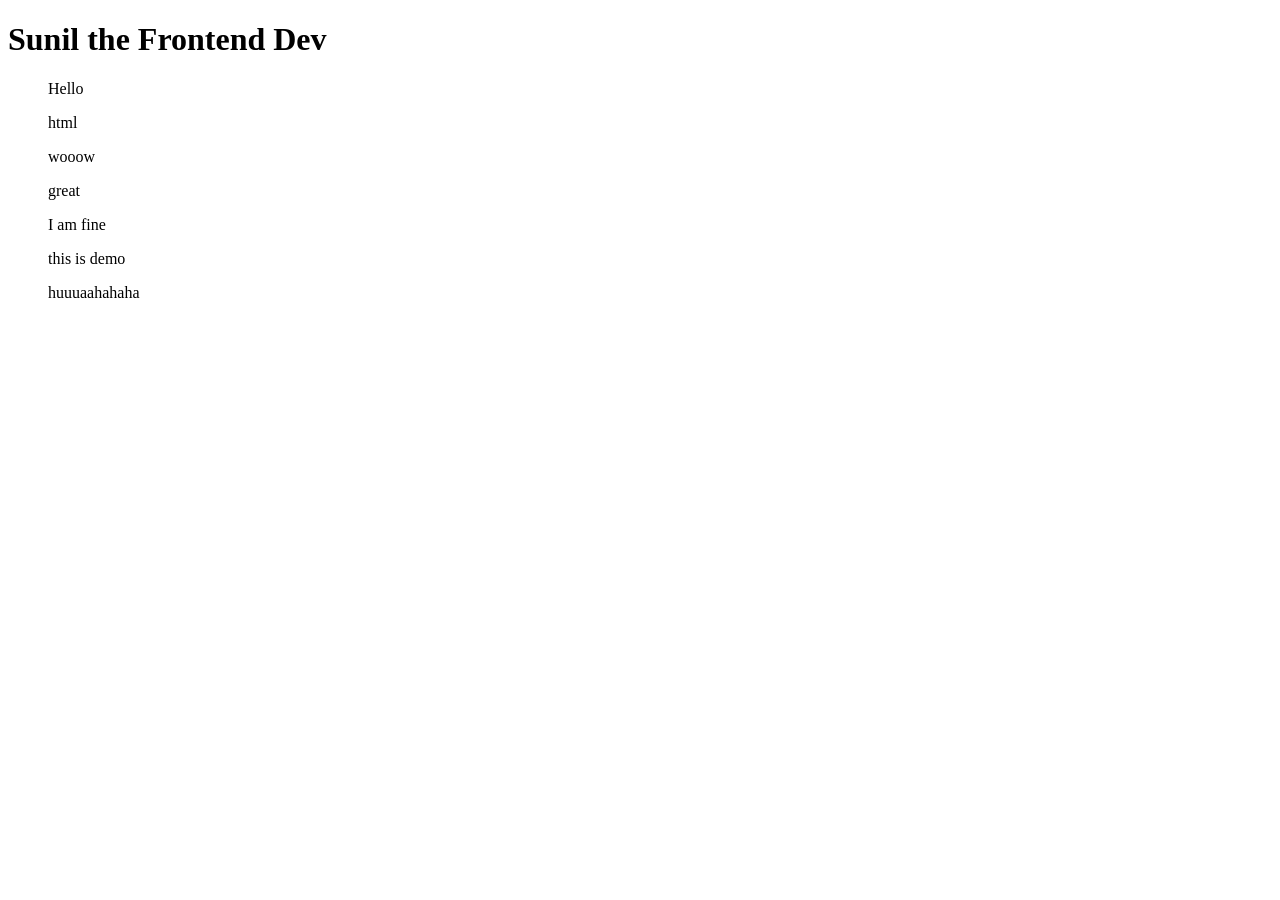
==== index.html @ b63a4011 "remove link" ====
<!DOCTYPE html>
<html lang="en">
<head>
  <meta charset="UTF-8">
  <meta name="viewport" content="width=device-width, initial-scale=1.0">
  <title>Document</title>
</head>
<body>
  <h1>Sunil the Frontend Dev</h1>
  <ul>Hello</ul>
  <ul>html</ul>
  <ul>wooow</ul>
  <ul>great</ul>
  <ul>I am fine</ul>
  <ul>this is demo</ul>
  <ul>huuuaahahaha</ul>
</body>
</html>
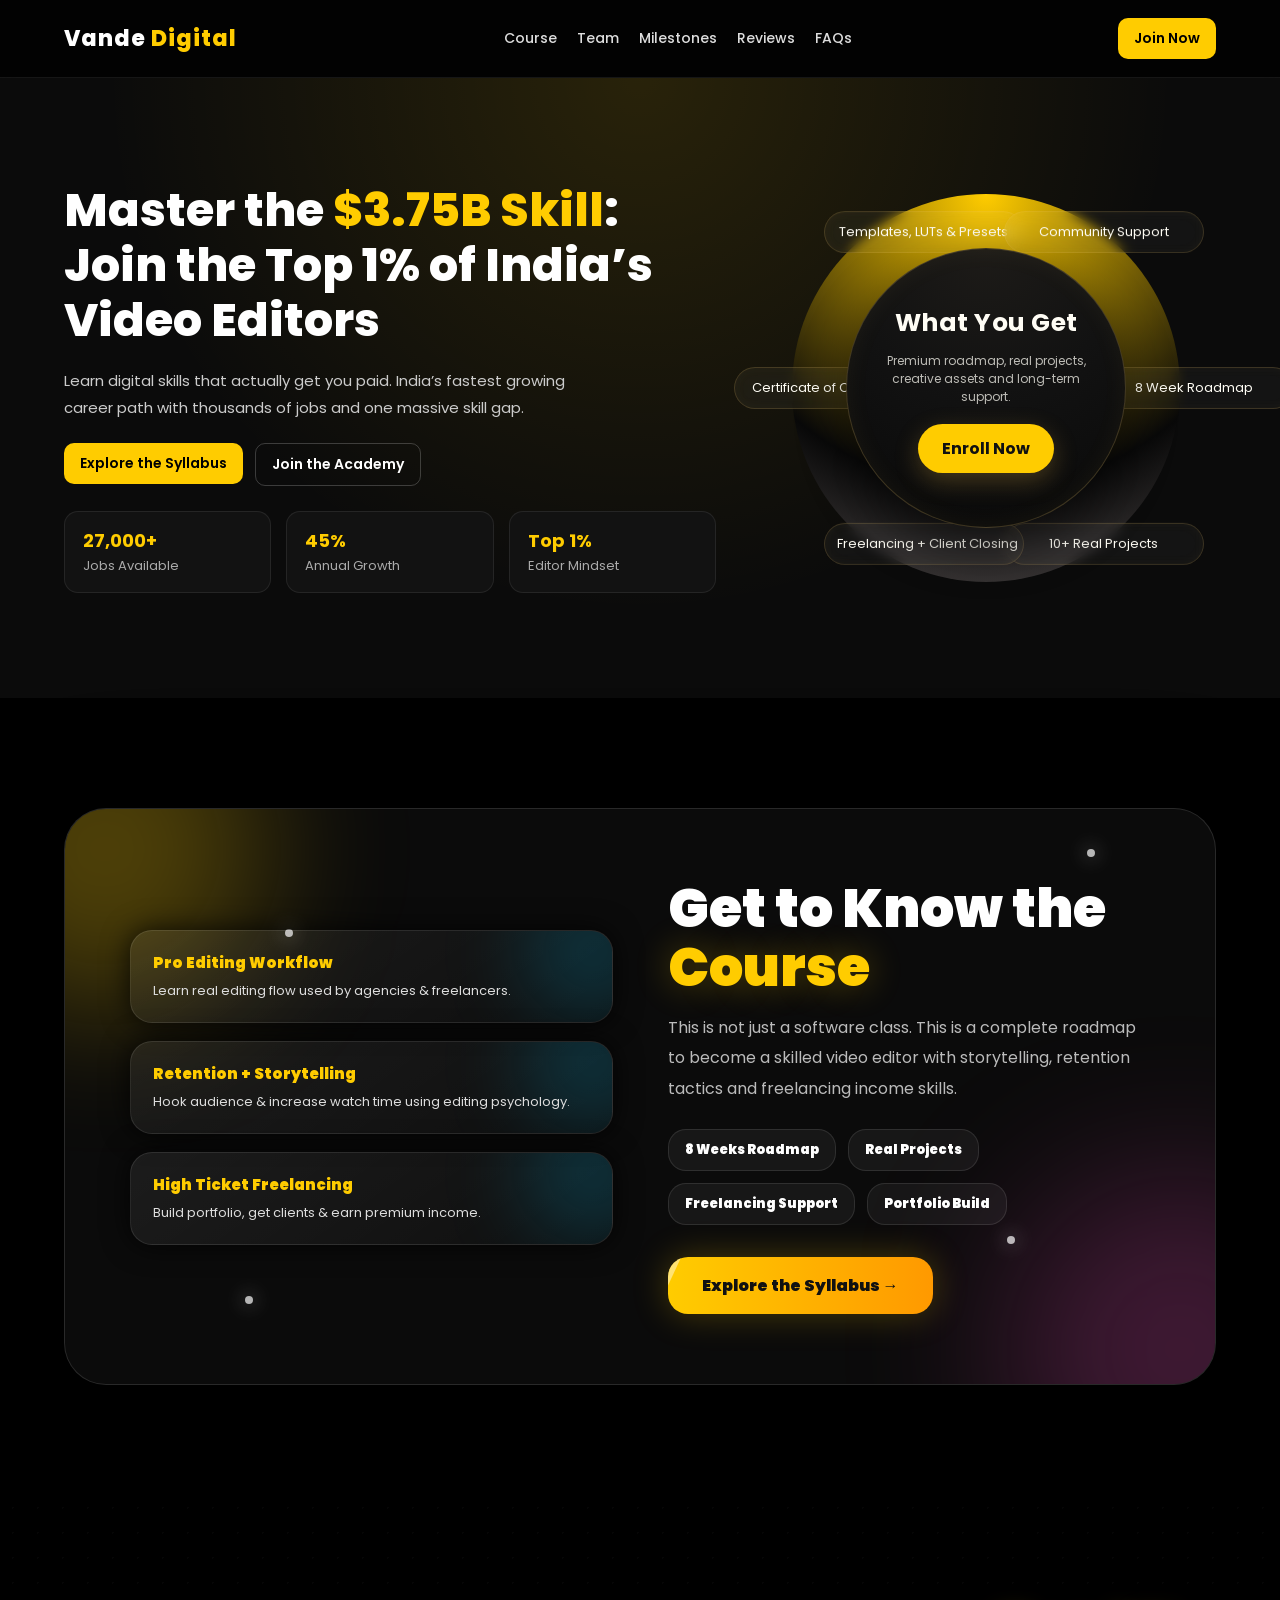
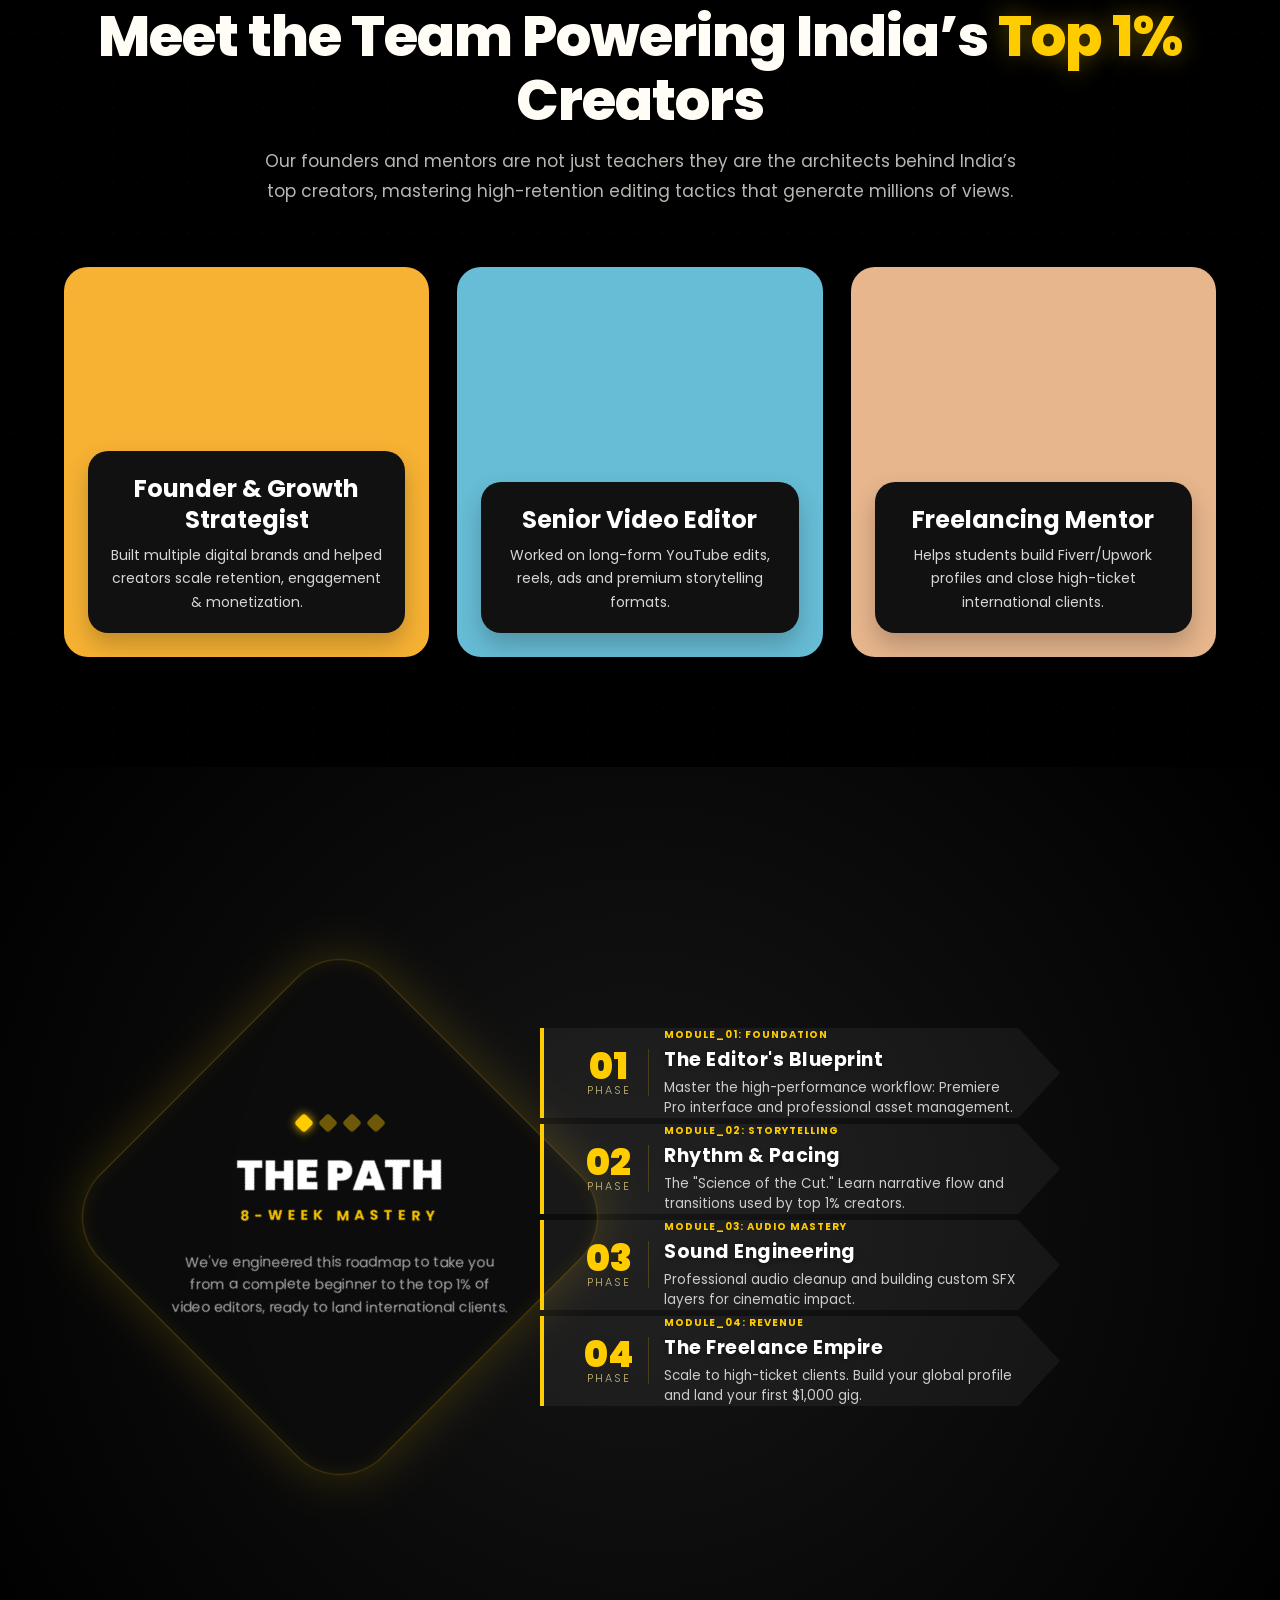
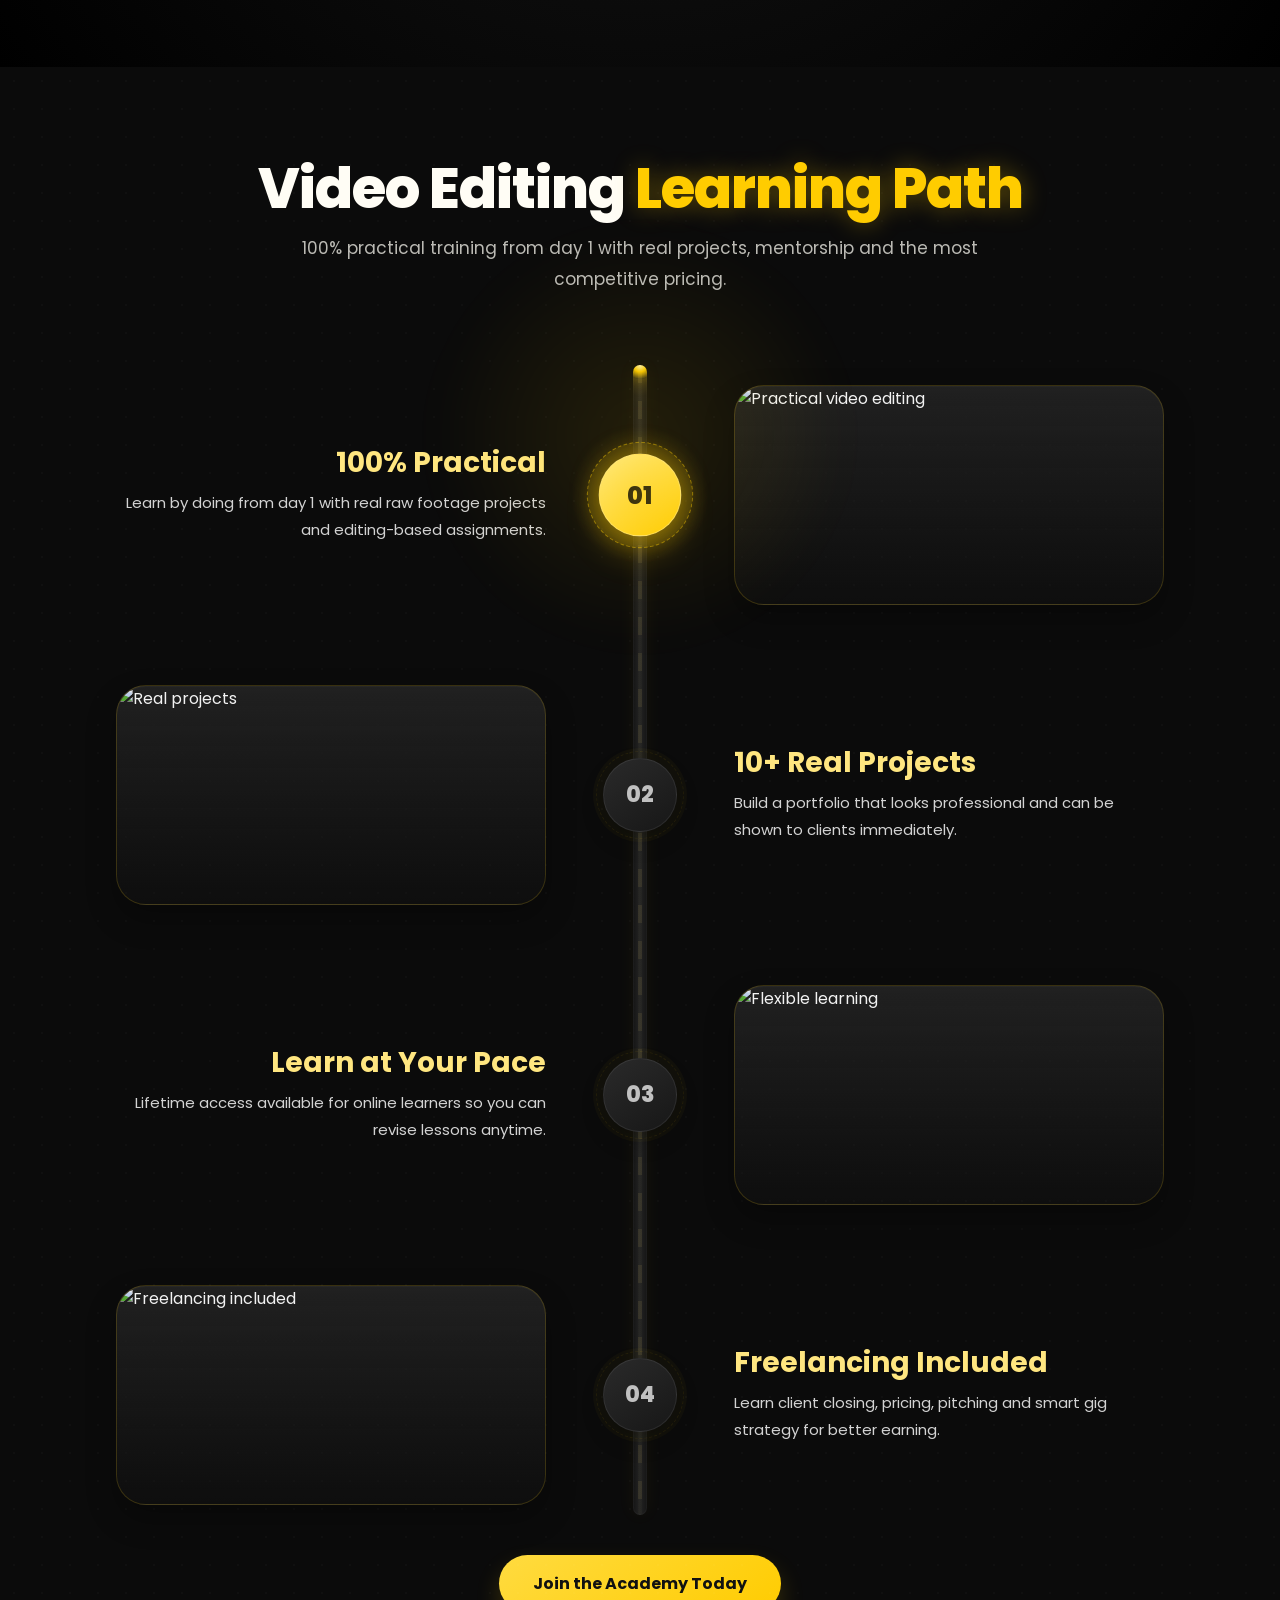
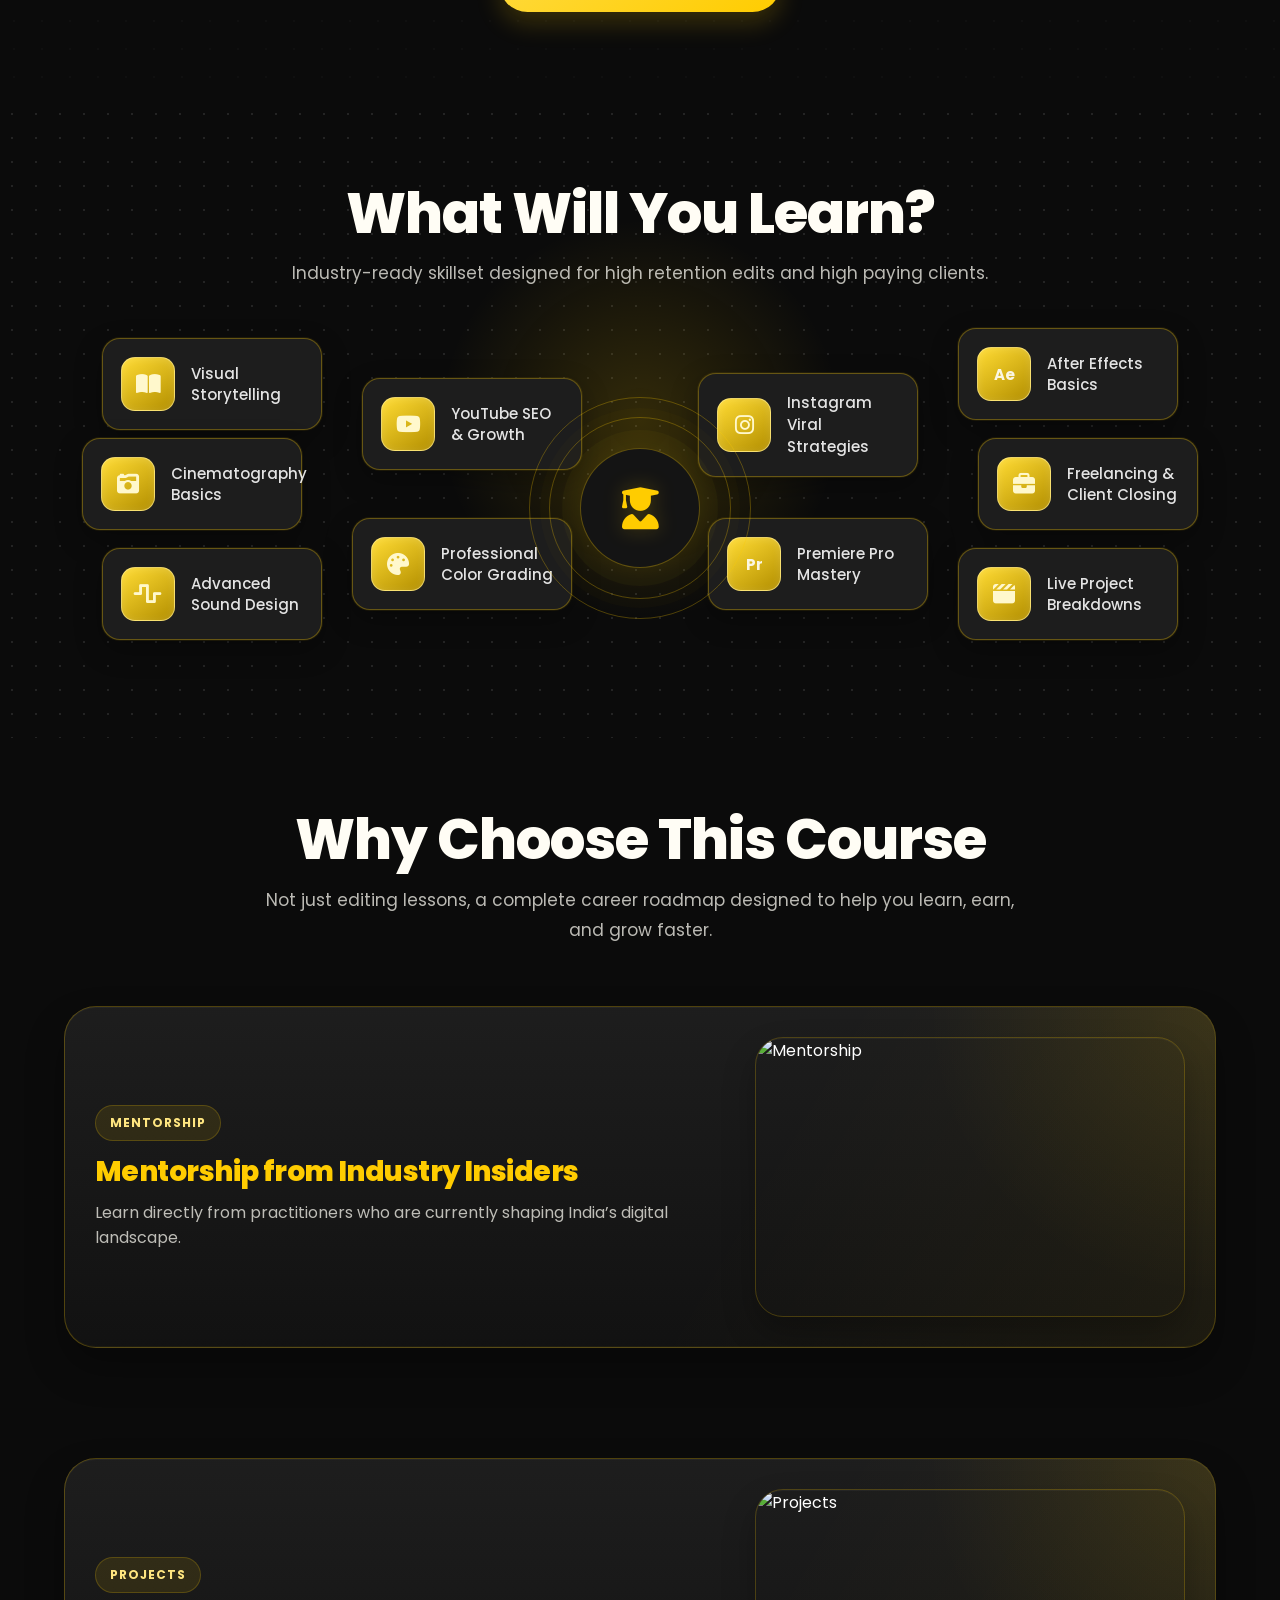
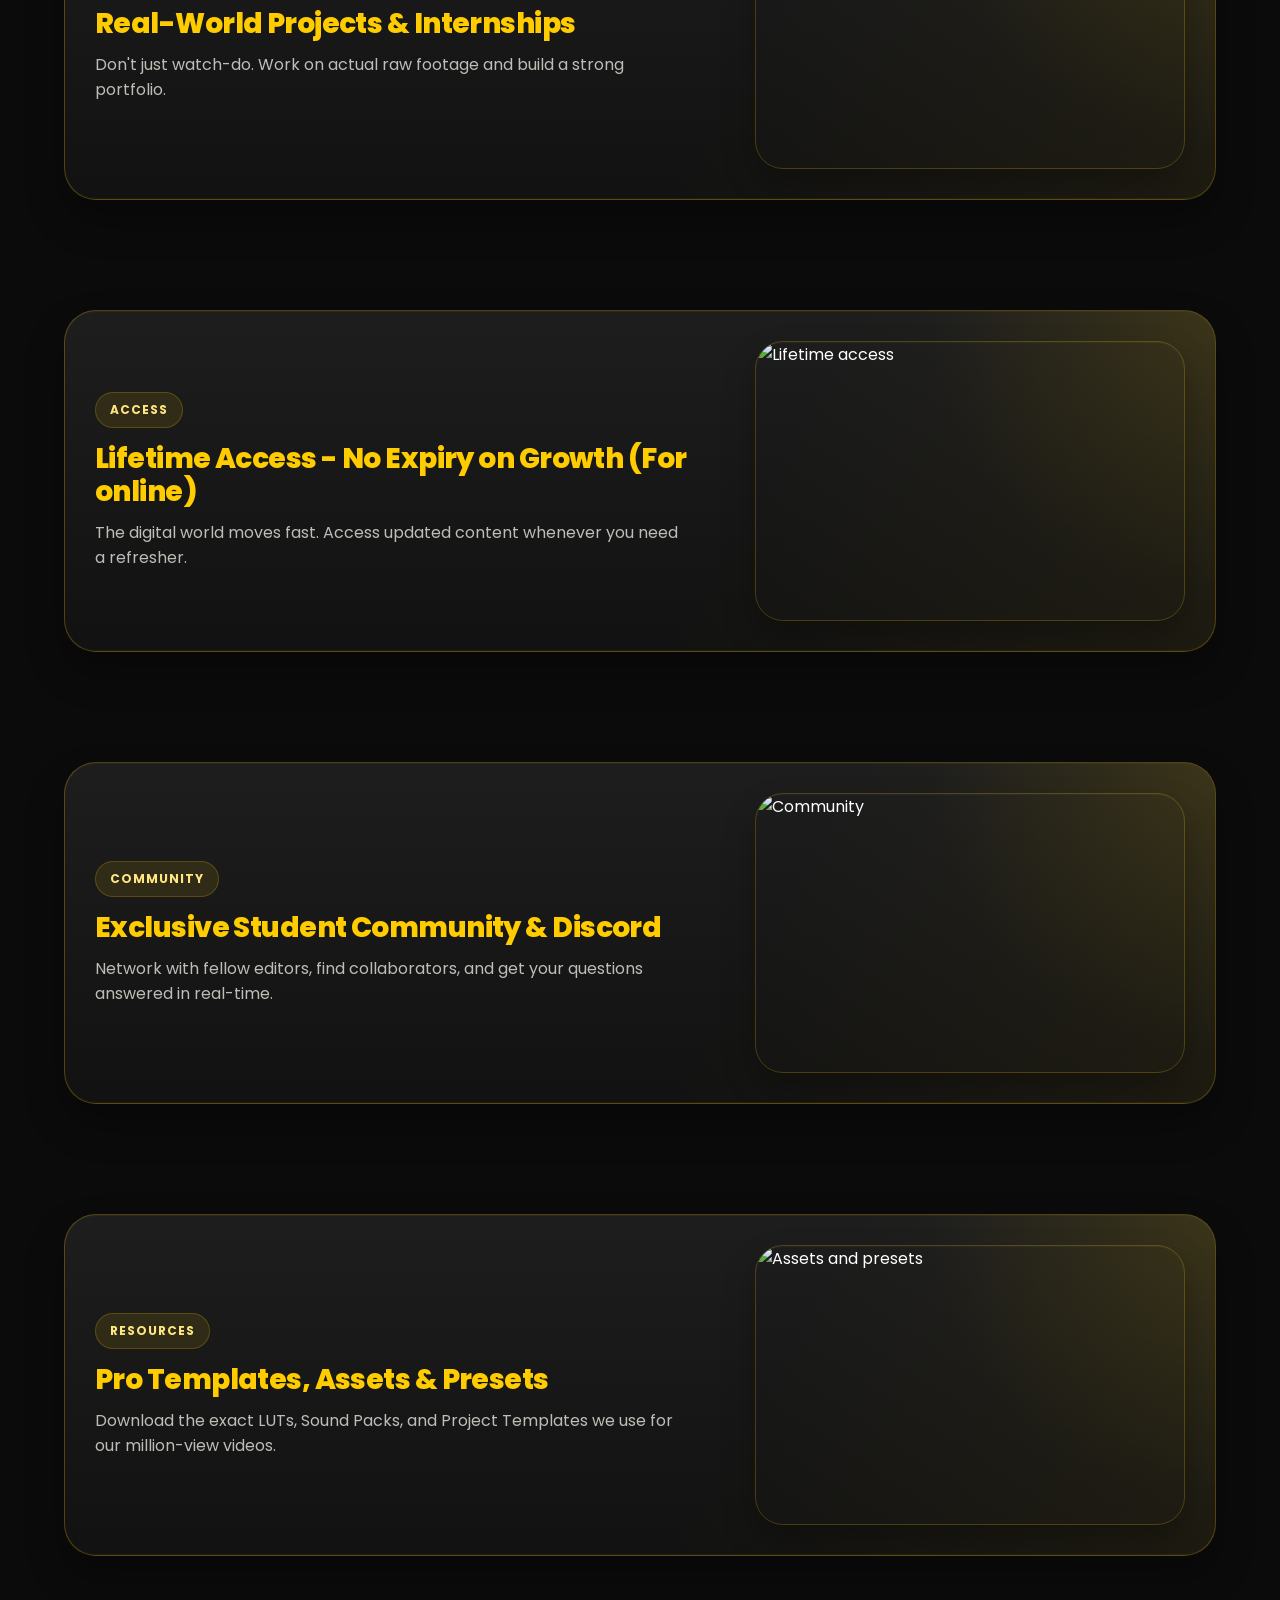
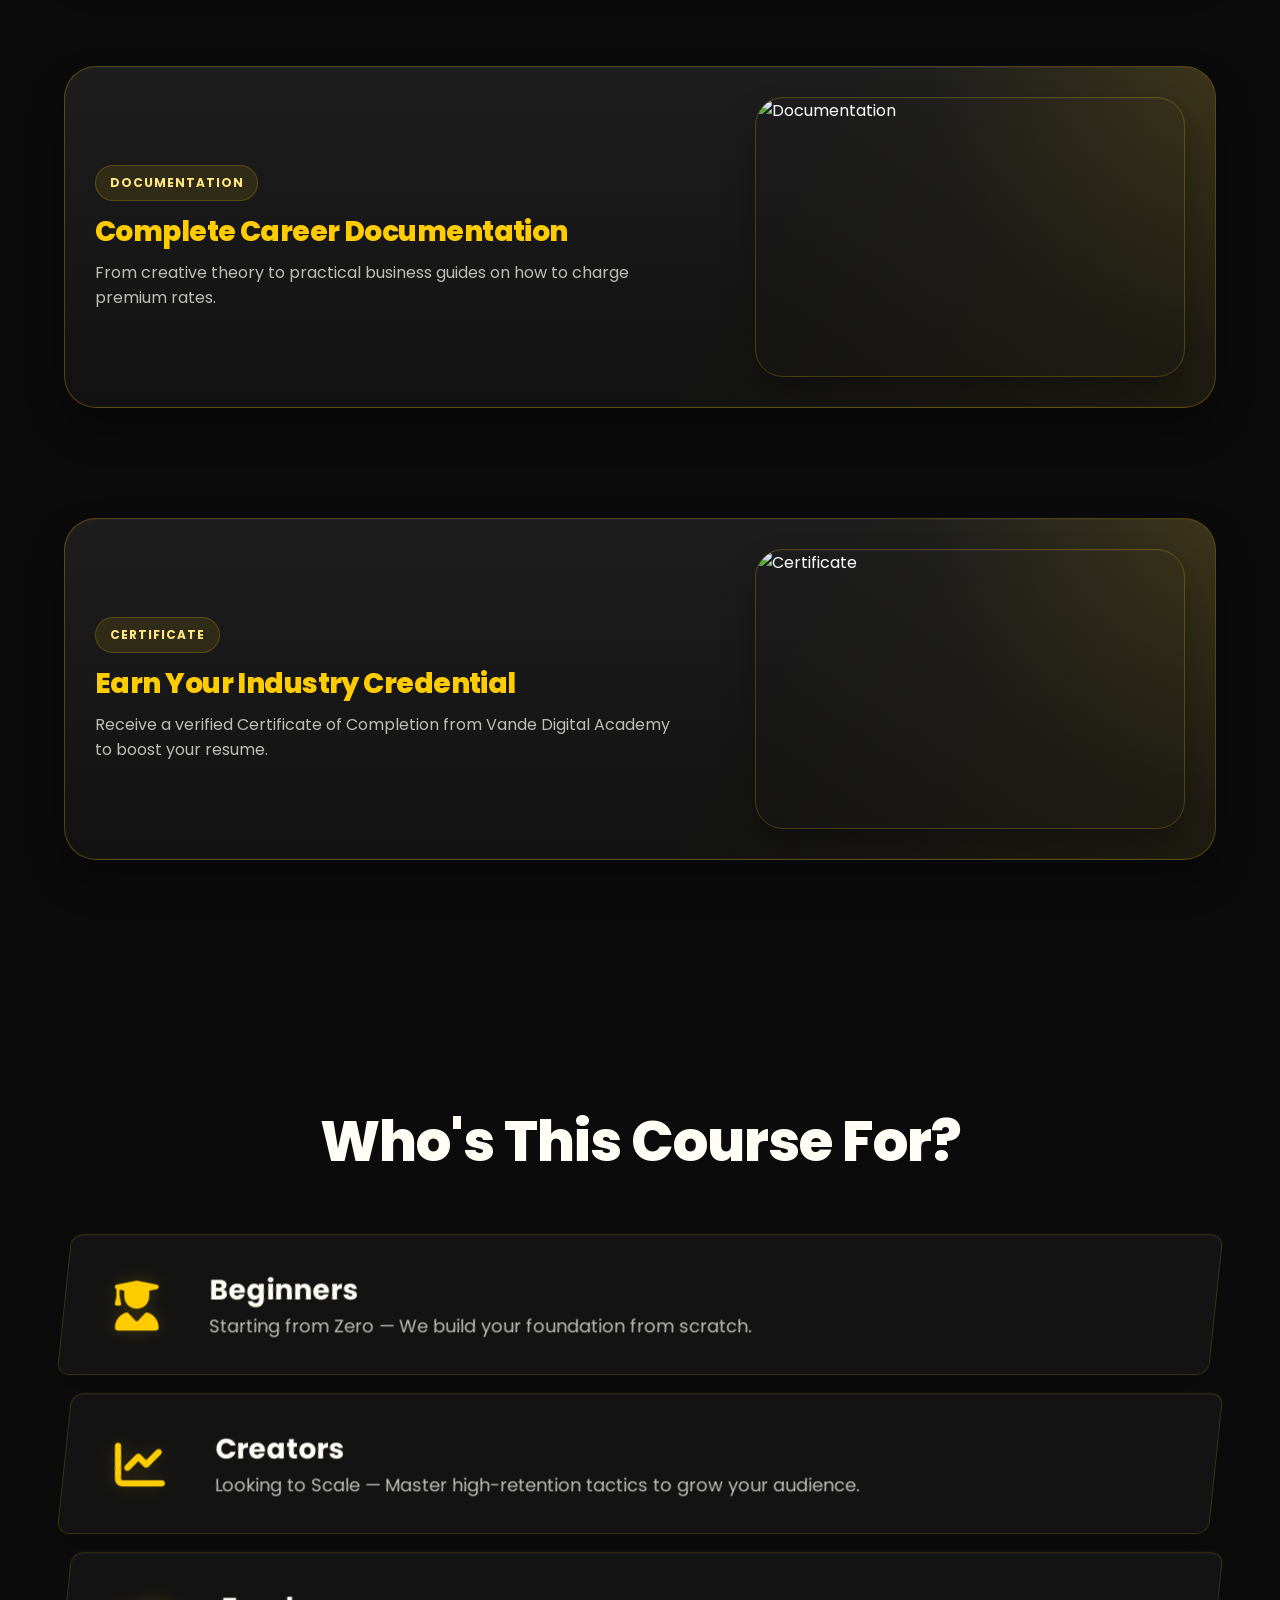
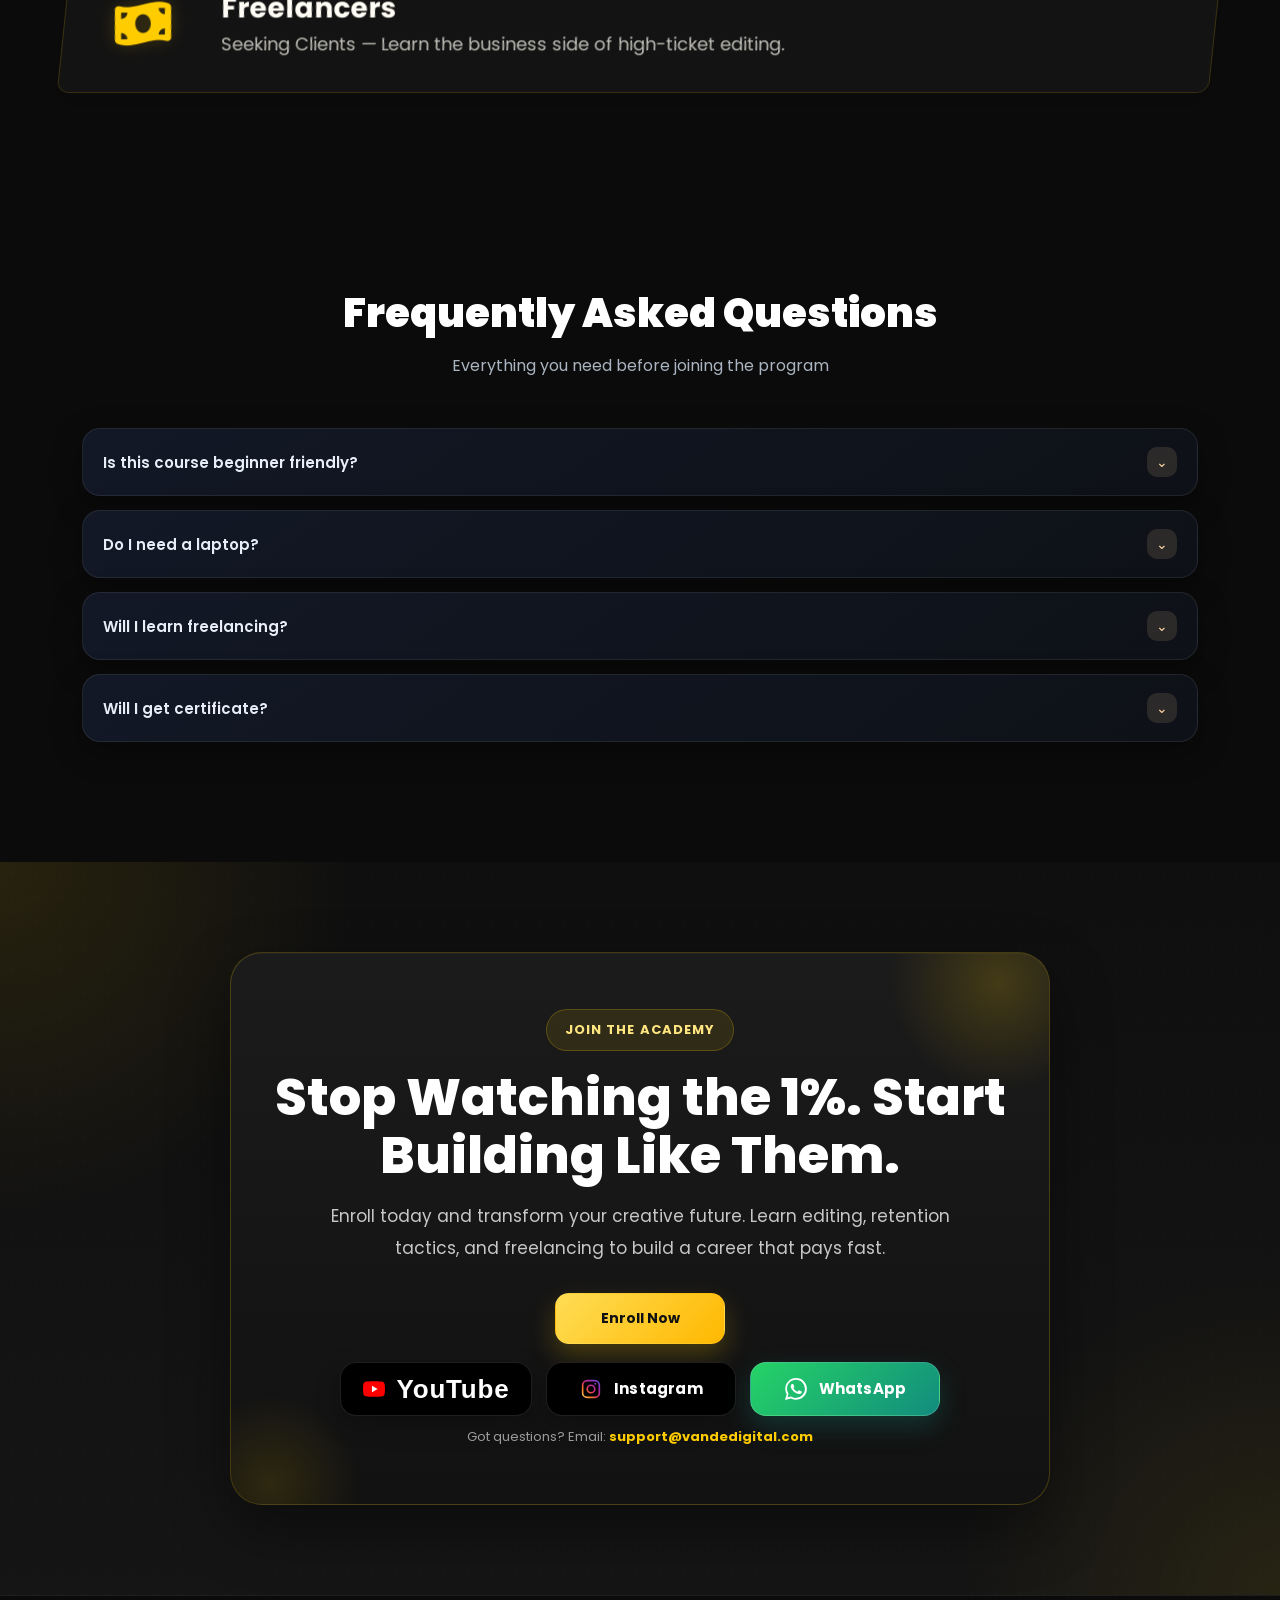
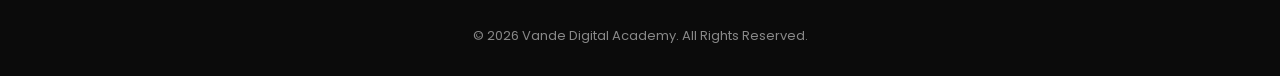
==== commit 9528c320: "remove link" ====
--- a/index.html
+++ b/index.html
@@ -1,18 +1,987 @@
 <!DOCTYPE html>
 <html lang="en">
 <head>
-  <meta charset="UTF-8">
-  <meta name="viewport" content="width=device-width, initial-scale=1.0">
-  <title>Document</title>
+  <meta charset="UTF-8" />
+  <meta name="viewport" content="width=device-width, initial-scale=1.0" />
+  <title>Vande Digital Academy - Video Editing Course</title>
+   <link rel="stylesheet" type="text/css" href="style.css">
+  <link href="https://fonts.googleapis.com/css2?family=Poppins:wght@300;400;500;600;700;800&display=swap" rel="stylesheet">
+
+   <link
+    href="https://fonts.googleapis.com/css2?family=Poppins:wght@400;500;600;700;800&display=swap"
+    rel="stylesheet"
+  />
+  <link
+    rel="stylesheet"
+    href="https://cdnjs.cloudflare.com/ajax/libs/font-awesome/6.5.2/css/all.min.css"
+  />
+
 </head>
+
 <body>
-  <h1>Sunil the Frontend Dev</h1>
-  <ul>Hello</ul>
-  <ul>html</ul>
-  <ul>wooow</ul>
-  <ul>great</ul>
-  <ul>I am fine</ul>
-  <ul>this is demo</ul>
-  <ul>huuuaahahaha</ul>
+
+  <!-- Navbar -->
+  <header>
+    <div class="container navbar">
+      <div class="logo"><samp class="logo-white">Vande</samp> Digital</div>
+
+      <div class="nav-links">
+         <a href="#about">Course</a> 
+        <a href="#team">Team</a> 
+         <a href="#overview">Milestones</a>
+         <a href="#testimonials">Reviews</a>
+         <a href="#faq">FAQs</a>
+      </div>
+
+      <a href="#cta"><button class="btn btn-primary">Join Now</button></a>
+    </div>
+  </header>
+
+  <!-- Hero -->
+  <section class="hero">
+    <div class="container hero-grid">
+
+      <div>
+        <h1>Master the <span>$3.75B Skill</span>: Join the Top 1% of India’s Video Editors</h1>
+        <p>
+          Learn digital skills that actually get you paid. India’s fastest growing career path with
+          thousands of jobs and one massive skill gap.
+        </p>
+
+        <div style="display:flex; gap:12px; flex-wrap:wrap;">
+          <a href="#overview"><button class="btn btn-primary">Explore the Syllabus</button></a>
+          <a href="#cta"><button class="btn btn-outline">Join the Academy</button></a>
+        </div>
+
+        <div class="hero-stats">
+          <div class="stat-box">
+            <h3>27,000+</h3>
+            <p>Jobs Available</p>
+          </div>
+          <div class="stat-box">
+            <h3>45%</h3>
+            <p>Annual Growth</p>
+          </div>
+          <div class="stat-box">
+            <h3>Top 1%</h3>
+            <p>Editor Mindset</p>
+          </div>
+        </div>
+      </div>
+
+      <div class="hero-wrapper">
+        <div class="orbit-ring">
+          <div class="orbit-item" style="--angle: 0deg;">8 Week Roadmap</div>
+          <div class="orbit-item" style="--angle: 60deg;">10+ Real Projects</div>
+          <div class="orbit-item" style="--angle: 120deg;">Freelancing + Client Closing</div>
+          <div class="orbit-item" style="--angle: 180deg;">Certificate of Completion</div>
+          <div class="orbit-item" style="--angle: 240deg;">Templates, LUTs & Presets</div>
+          <div class="orbit-item" style="--angle: 300deg;">Community Support</div>
+        </div>
+
+        <div class="hero-card">
+          <h2>What You Get</h2>
+          <p>Premium roadmap, real projects, creative assets and long-term support.</p>
+          <a href="#cta" class="circle-btn">Enroll Now</a>
+        </div>
+      </div>
+      <!-- CHECKBOX CONTROLS -->
+        <!-- <input type="checkbox" id="roadmap">
+        <input type="checkbox" id="projects">
+        <input type="checkbox" id="freelancing">
+        <input type="checkbox" id="certificate">
+        <input type="checkbox" id="assets">
+        <input type="checkbox" id="support">
+
+        <div class="chat-box">
+
+          <div class="chat-head">
+            <h2>🎬 Video Editing Mentor</h2>
+            <div class="status">● Online</div>
+          </div>
+
+          <div class="chat-area">
+
+            <div class="msg bot">
+              Hey 👋 Welcome! Want to see what you’ll get inside?
+            </div>
+
+            <div class="reply roadmap">
+              <div class="msg user">Show me the roadmap 🗺</div>
+              <div class="msg bot">✔ 8 Week Roadmap with daily tasks & practice plan.</div>
+            </div>
+
+            <div class="reply projects">
+              <div class="msg user">Projects? 🎬</div>
+              <div class="msg bot">✔ 10+ Real Projects to build a strong portfolio.</div>
+            </div>
+
+            <div class="reply freelancing">
+              <div class="msg user">Freelancing 💰</div>
+              <div class="msg bot">✔ Freelancing + Client Closing system step-by-step.</div>
+            </div>
+
+            <div class="reply certificate">
+              <div class="msg user">Certificate 📜</div>
+              <div class="msg bot">✔ Certificate of Completion for credibility.</div>
+            </div>
+
+            <div class="reply assets">
+              <div class="msg user">Assets 🎨</div>
+              <div class="msg bot">✔ Templates, LUTs, Presets & Premium resources.</div>
+            </div>
+
+            <div class="reply support">
+              <div class="msg user">Support 🤝</div>
+              <div class="msg bot">✔ Community Support + Feedback system.</div>
+            </div>
+
+          </div>
+
+          <div class="options">
+            <label class="opt" for="roadmap">🗺 Roadmap</label>
+            <label class="opt" for="projects">🎬 Projects</label>
+            <label class="opt" for="freelancing">💰 Freelancing</label>
+            <label class="opt" for="certificate">📜 Certificate</label>
+            <label class="opt" for="assets">🎨 Assets</label>
+            <label class="opt" for="support">🤝 Community</label>
+          </div>
+
+          <button class="cta1">🚀 Enroll Now</button>
+
+        </div> -->
+
+    </div>
+  </section>
+  
+   <!-- About -->
+
+  <section class="about" id="about">
+    <div class="container">
+
+      <div class="about-card">
+
+        <!-- Sparkles -->
+        <div class="sparkle sp1"></div>
+        <div class="sparkle sp2"></div>
+        <div class="sparkle sp3"></div>
+        <div class="sparkle sp4"></div>
+
+        <!-- LEFT SIDE -->
+        <div class="about-left">
+
+          <div class="mini-box">
+            <div class="mini-title">Pro Editing Workflow</div>
+            <div class="mini-text">
+              Learn real editing flow used by agencies & freelancers.
+            </div>
+          </div>
+
+          <div class="mini-box">
+            <div class="mini-title">Retention + Storytelling</div>
+            <div class="mini-text">
+              Hook audience & increase watch time using editing psychology.
+            </div>
+          </div>
+
+          <div class="mini-box">
+            <div class="mini-title">High Ticket Freelancing</div>
+            <div class="mini-text">
+              Build portfolio, get clients & earn premium income.
+            </div>
+          </div>
+
+        </div>
+
+        <!-- RIGHT SIDE -->
+        <div class="about-right">
+          <h2>Get to Know the <span>Course</span></h2>
+
+          <p>
+            This is not just a software class. This is a complete roadmap to become a skilled
+            video editor with storytelling, retention tactics and freelancing income skills.
+          </p>
+
+          <div class="about-points">
+            <div class="point">8 Weeks Roadmap</div>
+            <div class="point">Real Projects</div>
+            <div class="point">Freelancing Support</div>
+            <div class="point">Portfolio Build</div>
+          </div>
+
+          <a href="#overview">
+            <button class="about-btn">Explore the Syllabus →</button>
+          </a>
+        </div>
+
+      </div>
+
+    </div>
+  </section>
+
+  <!-- ................................................... -->
+
+  <!-- <section id="why-choose">
+    <div class="container">
+      <h2 class="section-title">Learn by Watching, Then Start Doing</h2>
+      <p class="section-subtitle">
+        See how real editing and practical learning happens inside Vande Digital Academy.
+      </p>
+       <div class="hero-video-container">
+        <div class="play-overlay">
+            <div class="play-button-icon">
+                <i class="fas fa-play"></i>
+            </div>
+        </div>
+        <video
+            src="./videos/vidssave.com Stop Watching Tutorials, Start Editing! 🚀 Video Editing Training in Jodhpur 1080P.mp4"
+            playsinline controls></video>
+    </div>
+
+    <script>
+        document.addEventListener('DOMContentLoaded', () => {
+            const videoContainer = document.querySelector('.hero-video-container');
+            const playOverlay = videoContainer.querySelector('.play-overlay');
+            const videoElement = videoContainer.querySelector('video');
+
+            // Scroll-Scaling Logic
+            window.addEventListener('scroll', () => {
+                const rect = videoContainer.getBoundingClientRect();
+                const viewHeight = window.innerHeight;
+
+                let progress = (viewHeight - rect.top) / (viewHeight * 0.7);
+                progress = Math.min(Math.max(progress, 0), 1);
+
+                const scaleValue = 0.5 + (progress * 0.5);
+                videoContainer.style.transform = `scale(${scaleValue})`;
+            });
+
+            // Play Logic
+            playOverlay.addEventListener('click', () => {
+                playOverlay.classList.add('hidden');
+                videoElement.play();
+            });
+        });
+    </script>
+      
+      
+    </div>
+  </section>  -->
+
+  <!-- Team -->
+   <section id="team">
+    <div class="container">
+
+      <h2 class="section-title">
+        Meet the Team Powering India’s <span>Top 1%</span> Creators
+      </h2>
+
+      <p class="section-subtitle">
+        Our founders and mentors are not just teachers they are the architects behind India’s top creators,
+        mastering high-retention editing tactics that generate millions of views.
+      </p>
+
+      <div class="team-board">
+        <div class="flip-card">
+          <div class="flip-inner">
+            <div class="card-front orange">
+              <div class="mentor-image-wrap">
+                <!-- <img
+                  class="mentor-image"
+                  src="https://pngimg.com/d/man_PNG6533.png"
+                  alt="Founder & Growth Strategist"
+                /> -->
+              </div>
+
+              <div class="front-content">
+                <h3>Founder & Growth Strategist</h3>
+                <p>
+                  Built multiple digital brands and helped creators scale retention, engagement & monetization.
+                </p>
+              </div>
+            </div>
+          </div>
+        </div>
+
+        <div class="flip-card">
+          <div class="flip-inner">
+            <div class="card-front blue">
+              <div class="mentor-image-wrap">
+                <!-- <img
+                  class="mentor-image"
+                  src="https://pngimg.com/d/man_PNG6533.png"
+                  alt="Senior Video Editor"
+                /> -->
+              </div>
+
+              <div class="front-content">
+                <h3>Senior Video Editor</h3>
+                <p>
+                  Worked on long-form YouTube edits, reels, ads and premium storytelling formats.
+                </p>
+              </div>
+            </div>
+          </div>
+        </div>
+
+        <div class="flip-card">
+          <div class="flip-inner">
+            <div class="card-front peach">
+              <div class="mentor-image-wrap">
+                <!-- <img
+                  class="mentor-image"
+                  src="https://pngimg.com/d/man_PNG6533.png"
+                  alt="Freelancing Mentor"
+                /> -->
+              </div>
+
+              <div class="front-content">
+                <h3>Freelancing Mentor</h3>
+                <p>
+                  Helps students build Fiverr/Upwork profiles and close high-ticket international clients.
+                </p>
+              </div>
+            </div>
+          </div>
+        </div>
+      </div>
+
+    </div>
+  </section>
+
+
+  <!-- Portfolio -->
+  <!-- <section id="portfolio">
+    <div class="container">
+      <h2 class="section-title">Our Portfolio</h2>
+      <p class="section-subtitle">
+        Proof beats promises. Here are sample project slots where you can showcase your edits, reels,
+        ads, and YouTube breakdowns.
+      </p>
+
+      <div class="portfolio-grid">
+        <div class="portfolio-box">Project Sample 1</div>
+        <div class="portfolio-box">Project Sample 2</div>
+        <div class="portfolio-box">Project Sample 3</div>
+        <div class="portfolio-box">Project Sample 4</div>
+      </div>
+    </div>
+  </section> -->
+
+  <!-- Course Overview -->
+  <!-- <section id="overview">
+    <div class="container">
+      <div class="section-top">
+        
+        <h2 class="section-title">Course <span>Overview</span></h2>
+        <p class="section-subtitle">
+          Step-by-step milestones designed to take you from beginner to professional editor.
+        </p>
+      </div>
+
+      <div class="milestone-grid">
+        <div class="milestone-card">
+          <span class="milestone-badge">Milestone 0</span>
+          <h3>Onboarding & Setup</h3>
+          <ul>
+            <li>Premiere Pro interface & file setup</li>
+            <li>Timeline & panel walkthrough</li>
+          </ul>
+        </div>
+
+        <div class="milestone-card">
+          <span class="milestone-badge">Milestone 1</span>
+          <h3>Editing Fundamentals</h3>
+          <ul>
+            <li>Import, cut, trim & arrange clips</li>
+            <li>Transitions, text overlays & export</li>
+          </ul>
+        </div>
+
+        <div class="milestone-card">
+          <span class="milestone-badge">Milestone 2</span>
+          <h3>Audio + Graphics</h3>
+          <ul>
+            <li>Adobe Audition: clean audio + SFX sync</li>
+            <li>Canva graphics & animated titles</li>
+          </ul>
+        </div>
+
+        <div class="milestone-card">
+          <span class="milestone-badge">Milestone 3</span>
+          <h3>Color Grading + Reels</h3>
+          <ul>
+            <li>Lumetri Color & LUT grading</li>
+            <li>Hook-driven reels structure</li>
+          </ul>
+        </div>
+
+        <div class="milestone-card">
+          <span class="milestone-badge">Milestone 4</span>
+          <h3>YouTube + Freelancing</h3>
+          <ul>
+            <li>Long-form YouTube + brand ads editing</li>
+            <li>Fiverr/Upwork profile live + first gig</li>
+          </ul>
+        </div>
+      </div>
+    </div>
+  </section> -->
+  <div class="vd-path-wrap">
+    <div class="container">
+      <div class="diamond-card">
+        <div class="content-area">
+          <div class="status-dots">
+            <div class="dot active"></div>
+            <div class="dot"></div>
+            <div class="dot"></div>
+            <div class="dot"></div>
+          </div>
+          <h1>THE PATH</h1>
+          <h3>8-WEEK MASTERY</h3>
+          <p>We've engineered this roadmap to take you from a complete beginner to the top 1% of video editors, ready to land international clients.</p>
+        </div>
+      </div>
+
+      <div class="ribbon-stack">
+        <div class="step-box">
+          <div class="number-tag">01 <span>PHASE</span></div>
+          <div class="info-tag">
+            <span class="module-label">Module_01: Foundation</span>
+            <h4>The Editor's Blueprint</h4>
+            <p>Master the high-performance workflow: Premiere Pro interface and professional asset management.</p>
+          </div>
+        </div>
+
+        <div class="step-box">
+          <div class="number-tag">02 <span>PHASE</span></div>
+          <div class="info-tag">
+            <span class="module-label">Module_02: Storytelling</span>
+            <h4>Rhythm & Pacing</h4>
+            <p>The "Science of the Cut." Learn narrative flow and transitions used by top 1% creators.</p>
+          </div>
+        </div>
+
+        <div class="step-box">
+          <div class="number-tag">03 <span>PHASE</span></div>
+          <div class="info-tag">
+            <span class="module-label">Module_03: Audio Mastery</span>
+            <h4>Sound Engineering</h4>
+            <p>Professional audio cleanup and building custom SFX layers for cinematic impact.</p>
+          </div>
+        </div>
+
+        <div class="step-box">
+          <div class="number-tag">04 <span>PHASE</span></div>
+          <div class="info-tag">
+            <span class="module-label">Module_04: Revenue</span>
+            <h4>The Freelance Empire</h4>
+            <p>Scale to high-ticket clients. Build your global profile and land your first $1,000 gig.</p>
+          </div>
+        </div>
+      </div>
+    </div>
+  </div>
+
+  <!-- Highlights -->
+<section class="roadmap-section" id="roadmapSection">
+    <div class="container">
+      <div class="section-top">
+        <!-- <div class="mini-tag">Retention Journey</div> -->
+        <h2 class="section-title">Video Editing <span>Learning Path</span></h2>
+        <p class="section-subtitle">
+          100% practical training from day 1 with real projects, mentorship and the most competitive pricing.
+        </p>
+      </div>
+
+      <div class="roadmap-board">
+        <div class="road-line">
+          <div class="road-line-fill" id="roadLineFill"></div>
+        </div>
+
+        <div class="road-step left">
+          <div class="text-block">
+            <h3>100% Practical</h3>
+            <p>Learn by doing from day 1 with real raw footage projects and editing-based assignments.</p>
+          </div>
+          <div class="step-dot-wrap">
+            <div class="step-dot">01</div>
+          </div>
+          <div class="image-block">
+            <img src="https://images.unsplash.com/photo-1492691527719-9d1e07e534b4?auto=format&fit=crop&w=900&q=80" alt="Practical video editing">
+          </div>
+        </div>
+
+        <div class="road-step right">
+          <div class="image-block">
+            <img src="https://images.unsplash.com/photo-1522202176988-66273c2fd55f?auto=format&fit=crop&w=900&q=80" alt="Real projects">
+          </div>
+          <div class="step-dot-wrap">
+            <div class="step-dot">02</div>
+          </div>
+          <div class="text-block">
+            <h3>10+ Real Projects</h3>
+            <p>Build a portfolio that looks professional and can be shown to clients immediately.</p>
+          </div>
+        </div>
+
+        <div class="road-step left">
+          <div class="text-block">
+            <h3>Learn at Your Pace</h3>
+            <p>Lifetime access available for online learners so you can revise lessons anytime.</p>
+          </div>
+          <div class="step-dot-wrap">
+            <div class="step-dot">03</div>
+          </div>
+          <div class="image-block">
+            <img src="https://images.unsplash.com/photo-1516321318423-f06f85e504b3?auto=format&fit=crop&w=900&q=80" alt="Flexible learning">
+          </div>
+        </div>
+
+        <div class="road-step right">
+          <div class="image-block">
+            <img src="https://images.unsplash.com/photo-1552664730-d307ca884978?auto=format&fit=crop&w=900&q=80" alt="Freelancing included">
+          </div>
+          <div class="step-dot-wrap">
+            <div class="step-dot">04</div>
+          </div>
+          <div class="text-block">
+            <h3>Freelancing Included</h3>
+            <p>Learn client closing, pricing, pitching and smart gig strategy for better earning.</p>
+          </div>
+        </div>
+      </div>
+
+      <div class="cta-wrap02">
+        <a href="#cta02" class="btn-primary02">Join the Academy Today</a>
+      </div>
+    </div>
+  </section>
+
+  <script>
+  const section = document.getElementById("roadmapSection");
+  const fill = document.getElementById("roadLineFill");
+  const steps = document.querySelectorAll(".road-step");
+
+  function updateRoadmap() {
+    const rect = section.getBoundingClientRect();
+    const windowHeight = window.innerHeight;
+    const start = windowHeight * 0.85;
+    const end = rect.height + windowHeight * 0.15;
+    const progress = Math.min(Math.max((start - rect.top) / end, 0), 1);
+
+    fill.style.height = `${progress * 100}%`;
+
+    const triggerLine = windowHeight * 0.52;
+    let anyActive = false;
+
+    steps.forEach((step) => {
+      const stepRect = step.getBoundingClientRect();
+      const stepCenter = stepRect.top + stepRect.height / 2;
+
+      step.classList.remove("is-active", "is-complete");
+
+      if (stepCenter < triggerLine - 70) {
+        step.classList.add("is-complete");
+        anyActive = true;
+      } else if (stepCenter < triggerLine + 70) {
+        step.classList.add("is-active");
+        anyActive = true;
+      }
+    });
+
+    if (!anyActive && steps.length) {
+      steps[0].classList.add("is-active");
+    }
+  }
+
+  window.addEventListener("scroll", updateRoadmap);
+  window.addEventListener("resize", updateRoadmap);
+  window.addEventListener("load", updateRoadmap);
+</script>
+
+
+  <!-- Skills -->
+  <section id="skills">
+    <div class="container">
+      <h2 class="section-title">What Will You Learn?</h2>
+      <p class="section-subtitle">
+        Industry-ready skillset designed for high retention edits and high paying clients.
+      </p>
+
+      <div class="skills-layout">
+        <div class="center-node">
+          <div class="center-core">
+            <i class="fa-solid fa-user-graduate"></i>
+          </div>
+        </div>
+
+        <!-- <div class="connector h-line lt-h"></div> -->
+        <!-- <div class="connector v-line lt-v"></div> -->
+        <!-- <div class="connector h-line lb-h"></div> -->
+        <!-- <div class="connector v-line lb-v"></div> -->
+
+        <!-- <div class="connector h-line rt-h"></div> -->
+        <!-- <div class="connector v-line rt-v"></div> -->
+        <!-- <div class="connector h-line rb-h"></div> -->
+        <!-- <div class="connector v-line rb-v"></div> -->
+
+        <div class="skill-card outer-left-1">
+          <div class="skill-icon"><i class="fa-solid fa-book-open"></i></div>
+          <span>Visual Storytelling</span>
+        </div>
+
+        <div class="skill-card outer-left-2">
+          <div class="skill-icon"><i class="fa-solid fa-camera-retro"></i></div>
+          <span>Cinematography Basics</span>
+        </div>
+
+        <div class="skill-card outer-left-3">
+          <div class="skill-icon"><i class="fa-solid fa-wave-square"></i></div>
+          <span>Advanced Sound Design</span>
+        </div>
+
+        <div class="skill-card inner-left-1">
+          <div class="skill-icon"><i class="fa-brands fa-youtube"></i></div>
+          <span>YouTube SEO & Growth</span>
+        </div>
+
+        <div class="skill-card inner-left-2">
+          <div class="skill-icon"><i class="fa-solid fa-palette"></i></div>
+          <span>Professional Color Grading</span>
+        </div>
+
+        <div class="skill-card inner-right-1">
+          <div class="skill-icon"><i class="fa-brands fa-instagram"></i></div>
+          <span>Instagram Viral Strategies</span>
+        </div>
+
+        <div class="skill-card inner-right-2">
+          <div class="skill-icon"><span style="font-weight:700;">Pr</span></div>
+          <span>Premiere Pro Mastery</span>
+        </div>
+
+        <div class="skill-card outer-right-1">
+          <div class="skill-icon"><span style="font-weight:700;">Ae</span></div>
+          <span>After Effects Basics</span>
+        </div>
+
+        <div class="skill-card outer-right-2">
+          <div class="skill-icon"><i class="fa-solid fa-briefcase"></i></div>
+          <span>Freelancing & Client Closing</span>
+        </div>
+
+        <div class="skill-card outer-right-3">
+          <div class="skill-icon"><i class="fa-solid fa-clapperboard"></i></div>
+          <span>Live Project Breakdowns</span>
+        </div>
+      </div>
+    </div>
+  </section>
+
+  <!-- Why Choose -->
+   <section id="why-choose">
+    <div class="container">
+      <h2 class="section-title">Why Choose This Course</h2>
+      <p class="section-subtitle">
+        Not just editing lessons, a complete career roadmap designed to help you learn, earn, and grow faster.
+      </p>
+
+      <div class="why-item">
+        <img src="https://images.unsplash.com/photo-1522202176988-66273c2fd55f?auto=format&fit=crop&q=80&w=900" alt="Mentorship">
+        <div class="why-item-content">
+          <span class="why-badge">Mentorship</span>
+          <h4>Mentorship from Industry Insiders</h4>
+          <p>
+            Learn directly from practitioners who are currently shaping India’s digital landscape.
+          </p>
+        </div>
+      </div>
+
+      <div class="why-item">
+        <img src="https://images.unsplash.com/photo-1581291518633-83b4ebd1d83e?auto=format&fit=crop&q=80&w=900" alt="Projects">
+        <div class="why-item-content">
+          <span class="why-badge">Projects</span>
+          <h4>Real-World Projects & Internships</h4>
+          <p>
+            Don't just watch-do. Work on actual raw footage and build a strong portfolio.
+          </p>
+        </div>
+      </div>
+
+      <div class="why-item">
+        <img src="https://images.unsplash.com/photo-1499750310107-5fef28a66643?auto=format&fit=crop&q=80&w=900" alt="Lifetime access">
+        <div class="why-item-content">
+          <span class="why-badge">Access</span>
+          <h4>Lifetime Access - No Expiry on Growth (For online)</h4>
+          <p>
+            The digital world moves fast. Access updated content whenever you need a refresher.
+          </p>
+        </div>
+      </div>
+
+      <div class="why-item">
+        <img src="https://images.unsplash.com/photo-1511632765486-a01980e01a18?auto=format&fit=crop&q=80&w=900" alt="Community">
+        <div class="why-item-content">
+          <span class="why-badge">Community</span>
+          <h4>Exclusive Student Community & Discord</h4>
+          <p>
+            Network with fellow editors, find collaborators, and get your questions answered in real-time.
+          </p>
+        </div>
+      </div>
+
+      <div class="why-item">
+        <img src="https://images.unsplash.com/photo-1626785774573-4b799315345d?auto=format&fit=crop&q=80&w=900" alt="Assets and presets">
+        <div class="why-item-content">
+          <span class="why-badge">Resources</span>
+          <h4>Pro Templates, Assets & Presets</h4>
+          <p>
+            Download the exact LUTs, Sound Packs, and Project Templates we use for our million-view videos.
+          </p>
+        </div>
+      </div>
+
+      <div class="why-item">
+        <img src="https://images.unsplash.com/photo-1450101499163-c8848c66ca85?auto=format&fit=crop&q=80&w=900" alt="Documentation">
+        <div class="why-item-content">
+          <span class="why-badge">Documentation</span>
+          <h4>Complete Career Documentation</h4>
+          <p>
+            From creative theory to practical business guides on how to charge premium rates.
+          </p>
+        </div>
+      </div>
+
+      <div class="why-item">
+        <img src="https://images.unsplash.com/photo-1521791136064-7986c2920216?auto=format&fit=crop&q=80&w=900" alt="Certificate">
+        <div class="why-item-content">
+          <span class="why-badge">Certificate</span>
+          <h4>Earn Your Industry Credential</h4>
+          <p>
+            Receive a verified Certificate of Completion from Vande Digital Academy to boost your resume.
+          </p>
+        </div>
+      </div>
+    </div>
+  </section> 
+
+  <!-- Who For -->
+  <section class="audience-section">
+      <div class="container">
+          <h2 class="section-title">Who's This Course For?</h2>
+          <div class="audience-ribbons">
+              <div class="audience-ribbon">
+                  <div class="audience-content">
+                      <i class="fas fa-user-graduate"></i>
+                      <div class="audience-text">
+                          <h3>Beginners</h3>
+                          <p>Starting from Zero — We build your foundation from scratch.</p>
+                      </div>
+                  </div>
+              </div>
+
+              <div class="audience-ribbon">
+                  <div class="audience-content">
+                      <i class="fas fa-chart-line"></i>
+                      <div class="audience-text">
+                          <h3>Creators</h3>
+                          <p>Looking to Scale — Master high-retention tactics to grow your audience.</p>
+                      </div>
+                  </div>
+              </div>
+
+              <div class="audience-ribbon">
+                  <div class="audience-content">
+                      <i class="fas fa-money-bill-wave"></i>
+                      <div class="audience-text">
+                          <h3>Freelancers</h3>
+                          <p>Seeking Clients — Learn the business side of high-ticket editing.</p>
+                      </div>
+                  </div>
+              </div>
+          </div>
+      </div>
+  </section>
+
+  <!-- Mission -->
+  <!-- <section id="mission">
+    <div class="container">
+      <h2 class="section-title">Our Mission</h2>
+      <p class="section-subtitle">
+        Give every student a skill that pays fast.
+      </p>
+    </div>
+  </section> -->
+
+  <!-- Testimonials -->
+  <!-- <section id="testimonials">
+    <div class="container">
+      <h2 class="section-title">Hear from our Graduates</h2>
+      <p class="section-subtitle">
+        Real stories from students who transformed their careers with Vande Digital Academy.
+      </p>
+
+      <div class="test-grid">
+        <div class="test-card">
+          <h3>Rahul Verma</h3>
+          <span>Video Editor</span>
+          <p>
+            Switching from a boring job to full-time editing was scary, but Vande Digital gave me the roadmap.
+            Within 2 months, I landed my first international client.
+          </p>
+        </div>
+
+        <div class="test-card">
+          <h3>Ananya Sharma</h3>
+          <span>Content Creator</span>
+          <p>
+            I used to spend 10 hours on one Reel. After this course, my workflow is 3x faster and engagement doubled.
+            The hook strategy is a game-changer.
+          </p>
+        </div>
+
+        <div class="test-card">
+          <h3>Ishaan Malhotra</h3>
+          <span>Freelancer</span>
+          <p>
+            Getting feedback from mentors on my real projects helped me fix mistakes I didn’t even know I was making.
+            Highly recommended!
+          </p>
+        </div>
+      </div>
+    </div>
+  </section> -->
+
+  <!-- FAQ -->
+   
+  <section id="faq">
+
+  <div class="container">
+
+    <div class="header">
+      <h1>Frequently Asked Questions</h1>
+      <p>Everything you need before joining the program</p>
+    </div>
+
+    <div class="faq">
+
+      <input type="checkbox" id="q1">
+      <div class="item">
+        <label class="q" for="q1">
+          <h3>Is this course beginner friendly?</h3>
+          <span class="icon">⌄</span>
+        </label>
+        <div class="a">
+          <p>Yes. It starts from basics and slowly builds you into a professional level workflow.</p>
+        </div>
+      </div>
+
+      <input type="checkbox" id="q2">
+      <div class="item">
+        <label class="q" for="q2">
+          <h3>Do I need a laptop?</h3>
+          <span class="icon">⌄</span>
+        </label>
+        <div class="a">
+          <p>Yes. A laptop or PC is recommended so you can practice daily and improve faster.</p>
+        </div>
+      </div>
+
+      <input type="checkbox" id="q3">
+      <div class="item">
+        <label class="q" for="q3">
+          <h3>Will I learn freelancing?</h3>
+          <span class="icon">⌄</span>
+        </label>
+        <div class="a">
+          <p>Yes. You will learn Fiverr, Upwork, pricing strategy and client communication skills.</p>
+        </div>
+      </div>
+
+      <input type="checkbox" id="q4">
+      <div class="item">
+        <label class="q" for="q4">
+          <h3>Will I get certificate?</h3>
+          <span class="icon">⌄</span>
+        </label>
+        <div class="a">
+          <p>Yes. A completion certificate will be provided after finishing the course.</p>
+        </div>
+      </div>
+
+    </div>
+
+  </div>
+
+</section>
+
+  <!-- CTA -->
+<section class="cta" id="cta">
+  <div class="container">
+    <div class="cta-card">
+      <span class="cta-badge">Join The Academy</span>
+
+      <h2>Stop Watching the 1%. Start Building Like Them.</h2>
+
+      <p class="cta-text">
+        Enroll today and transform your creative future.
+        Learn editing, retention tactics, and freelancing to build a career that pays fast.
+      </p>
+
+      <div class="cta-actions">
+        <a href="#" class="cta-btn">Enroll Now</a>
+      </div>
+
+      <div class="social-buttons">
+        <a href="https://youtube.com/@vandedigitalacademy?si=LhmnjRNwZA78zOof" target="_blank" class="social-btn youtube-btn">
+          <svg viewBox="0 0 24 24" aria-hidden="true">
+            <path fill="#FF0000" d="M23.5 6.2a3 3 0 0 0-2.1-2.1C19.5 3.5 12 3.5 12 3.5s-7.5 0-9.4.6A3 3 0 0 0 .5 6.2 31.8 31.8 0 0 0 0 12a31.8 31.8 0 0 0 .5 5.8 3 3 0 0 0 2.1 2.1c1.9.6 9.4.6 9.4.6s7.5 0 9.4-.6a3 3 0 0 0 2.1-2.1A31.8 31.8 0 0 0 24 12a31.8 31.8 0 0 0-.5-5.8Z"/>
+            <path fill="#fff" d="M9.75 8.5 16 12l-6.25 3.5V8.5Z"/>
+          </svg>
+          <span>YouTube</span>
+        </a>
+
+        <a href="https://www.instagram.com/vandedigital?igsh=MXY1bG5kanV5dTlsbA==" target="_blank" class="social-btn instagram-btn">
+          <svg viewBox="0 0 24 24" aria-hidden="true">
+            <defs>
+              <linearGradient id="instagramGradient" x1="0%" y1="100%" x2="100%" y2="0%">
+                <stop offset="0%" stop-color="#feda75"></stop>
+                <stop offset="25%" stop-color="#fa7e1e"></stop>
+                <stop offset="50%" stop-color="#d62976"></stop>
+                <stop offset="75%" stop-color="#962fbf"></stop>
+                <stop offset="100%" stop-color="#4f5bd5"></stop>
+              </linearGradient>
+            </defs>
+            <path fill="url(#instagramGradient)" d="M7.75 2h8.5A5.75 5.75 0 0 1 22 7.75v8.5A5.75 5.75 0 0 1 16.25 22h-8.5A5.75 5.75 0 0 1 2 16.25v-8.5A5.75 5.75 0 0 1 7.75 2Zm0 1.8A3.95 3.95 0 0 0 3.8 7.75v8.5a3.95 3.95 0 0 0 3.95 3.95h8.5a3.95 3.95 0 0 0 3.95-3.95v-8.5a3.95 3.95 0 0 0-3.95-3.95h-8.5Zm8.95 1.35a1.1 1.1 0 1 1 0 2.2 1.1 1.1 0 0 1 0-2.2ZM12 7a5 5 0 1 1 0 10 5 5 0 0 1 0-10Zm0 1.8A3.2 3.2 0 1 0 12 15.2 3.2 3.2 0 0 0 12 8.8Z"/>
+          </svg>
+          <span>Instagram</span>
+        </a>
+
+
+        <a href="https://wa.me/7976653204?text=Hi%20I%20want%20to%20know%20more%20about%20the%20academy" target="_blank" class="social-btn whatsapp-btn">
+          <svg viewBox="0 0 24 24" aria-hidden="true">
+            <path fill="#ffffff" d="M20.52 3.48A11.8 11.8 0 0 0 12.09 0C5.59 0 .29 5.29.29 11.79c0 2.08.54 4.1 1.58 5.88L0 24l6.53-1.71a11.77 11.77 0 0 0 5.56 1.41h.01c6.5 0 11.8-5.29 11.8-11.79 0-3.15-1.23-6.1-3.38-8.43ZM12.1 21.7h-.01a9.8 9.8 0 0 1-5-1.37l-.36-.21-3.87 1.01 1.03-3.77-.23-.39a9.77 9.77 0 0 1-1.5-5.18c0-5.4 4.4-9.8 9.81-9.8 2.62 0 5.08 1.02 6.93 2.87a9.72 9.72 0 0 1 2.87 6.93c0 5.41-4.4 9.81-9.8 9.81Zm5.38-7.36c-.29-.14-1.72-.85-1.99-.95-.27-.1-.46-.14-.66.14-.19.29-.76.95-.93 1.14-.17.2-.34.22-.63.07-.29-.15-1.24-.46-2.35-1.48-.87-.77-1.45-1.72-1.62-2.01-.17-.29-.02-.45.13-.59.13-.13.29-.34.43-.51.14-.17.19-.29.29-.49.1-.19.05-.36-.02-.51-.07-.14-.66-1.58-.9-2.17-.24-.57-.48-.49-.66-.5h-.56c-.19 0-.5.07-.76.36-.26.29-1 1-.99 2.44 0 1.44 1.04 2.82 1.19 3.02.15.19 2.05 3.13 5.07 4.39.72.31 1.29.49 1.73.63.73.23 1.39.2 1.92.12.59-.09 1.72-.7 1.96-1.38.24-.68.24-1.26.17-1.38-.08-.12-.27-.19-.56-.34Z"/>
+          </svg>
+          <span>WhatsApp</span>
+        </a>
+      </div>
+
+      <p class="cta-note">
+        Got questions? Email:
+        <a href="mailto:support@vandedigital.com">support@vandedigital.com</a>
+      </p>
+    </div>
+  </div>
+</section>
+
+  <!-- Footer -->
+  <footer>
+    <div class="container">
+      © 2026 Vande Digital Academy. All Rights Reserved.
+    </div>
+  </footer>
+ 
+
 </body>
-</html>+</html> 
--- a/style.css
+++ b/style.css
@@ -0,0 +1,3158 @@
+*{
+      margin:0;
+      padding:0;
+      box-sizing:border-box;
+      font-family:'Poppins', sans-serif;
+    }
+
+    body{
+      background:#0b0b0b;
+      color:#fff;
+      overflow-x:hidden;
+    }
+
+    a{
+      text-decoration:none;
+    }
+
+    /* Container */
+    .container{
+      width:90%;
+      max-width:1200px;
+      margin:auto;
+    }
+
+    /* Navbar */
+    header{
+      width:100%;
+      padding:18px 0;
+      position:sticky;
+      top:0;
+      z-index:999;
+      background:rgba(0,0,0,0.8);
+      backdrop-filter: blur(10px);
+      border-bottom:1px solid rgba(255,255,255,0.08);
+    }
+
+    .navbar{
+      display:flex;
+      justify-content:space-between;
+      align-items:center;
+    }
+
+    .logo{
+      font-size:22px;
+      font-weight:800;
+      color:#ffcc00;
+      letter-spacing:1px;
+    }
+    .logo-white{
+      color: #fff;
+    }
+    .nav-links{
+      display:flex;
+      gap:20px;
+      align-items:center;
+    }
+
+    .nav-links a{
+      color:#ddd;
+      font-size:14px;
+      font-weight:500;
+      transition:0.3s;
+    }
+
+    .nav-links a:hover{
+      color:#ffcc00;
+    }
+
+    .btn{
+      padding:10px 16px;
+      border-radius:10px;
+      border:none;
+      font-size:14px;
+      font-weight:600;
+      cursor:pointer;
+      transition:0.3s;
+    }
+
+    .btn-primary{
+      background:#ffcc00;
+      color:#000;
+    }
+
+    .btn-primary:hover{
+      background:#ffd633;
+    }
+
+    .btn-outline{
+      background:transparent;
+      border:1px solid rgba(255,255,255,0.2);
+      color:#fff;
+    }
+
+    .btn-outline:hover{
+      border-color:#ffcc00;
+      color:#ffcc00;
+    }
+
+    /* Hero */
+    .hero{
+      padding:80px 0;
+      background: radial-gradient(circle at top, rgba(255,204,0,0.12), transparent 60%);
+    }
+
+    .hero-grid{
+      display:grid;
+      /* margin-top: -120px; */
+      grid-template-columns:1.2fr 0.8fr;
+      gap:40px;
+      align-items:center;
+    }
+
+    .hero h1{
+      font-size:46px;
+      font-weight:800;
+      line-height:1.2;
+      margin-bottom:18px;
+    }
+
+    .hero h1 span{
+      color:#ffcc00;
+    }
+
+    .hero p{
+      color:#ccc;
+      font-size:15px;
+      line-height:1.8;
+      margin-bottom:22px;
+      max-width:520px;
+    }
+
+    .hero-stats{
+      display:flex;
+      gap:15px;
+      flex-wrap:wrap;
+      margin-top:25px;
+    }
+
+    .stat-box{
+      background:#121212;
+      padding:15px 18px;
+      border-radius:14px;
+      border:1px solid rgba(255,255,255,0.08);
+      flex:1;
+      min-width:160px;
+    }
+    .stat-box:hover{
+      border:1px solid #ffcc00;
+    }
+
+    .stat-box h3{
+      font-size:18px;
+      font-weight:700;
+      color:#ffcc00;
+    }
+
+    .stat-box p{
+      margin:0;
+      font-size:13px;
+      color:#aaa;
+    } 
+
+    /*.....................*/
+    /* .chat-box{
+    width:520px;
+    border-radius:18px;
+    overflow:hidden;
+    background:#111;
+    margin-top: 70px;
+    border:1px solid rgba(255,255,255,0.08);
+    box-shadow:0px 0px 30px rgba(0,0,0,0.7);
+  }
+
+  .chat-head{
+    padding:16px 18px;
+    background:#0d0d0d;
+    display:flex;
+    align-items:center;
+    justify-content:space-between;
+    border-bottom:1px solid rgba(255,255,255,0.08);
+  }
+
+  .chat-head h2{
+    margin:0;
+    font-size:16px;
+    font-weight:900;
+    color:#ffcc00;
+  }
+
+  .status{
+    font-size:12px;
+    font-weight:900;
+    color:#ffcc00;
+  }
+
+  .chat-area{
+    padding:18px;
+    height:360px;
+    overflow-y:auto;
+    display:flex;
+    flex-direction:column;
+    gap:12px;
+    background:#111;
+  }
+
+  .msg{
+    max-width:78%;
+    padding:12px 14px;
+    font-size:13px;
+    font-weight:700;
+    line-height:1.4;
+    border-radius:16px;
+    position:relative;
+    animation: pop 0.25s ease;
+  }
+
+  @keyframes pop{
+    from{ transform: scale(0.95); opacity:0; }
+    to{ transform: scale(1); opacity:1; }
+  } */
+
+  /* BOT MESSAGE LEFT */
+  /* .bot{
+    background: rgba(255,255,255,0.06);
+    border:1px solid rgba(255,255,255,0.08);
+    color:#ccc;
+    align-self:flex-start;
+    border-top-left-radius:6px;
+  } */
+
+  /* USER MESSAGE RIGHT */
+  /* .user{
+    background: rgba(255,204,0,0.15);
+    border:1px solid rgba(255,204,0,0.35);
+    color:#ffcc00;
+    align-self:flex-end;
+    font-weight:900;
+    border-top-right-radius:6px;
+  } */
+
+  /* OPTIONS */
+  /* .options{
+    padding:14px 18px;
+    display:flex;
+    flex-wrap:wrap;
+    gap:10px;
+    border-top:1px solid rgba(255,255,255,0.08);
+    background:#0d0d0d;
+  } */
+
+  /* .opt{
+    padding:10px 14px;
+    border-radius:999px;
+    border:1px solid rgba(255,204,0,0.25);
+    background: rgba(255,255,255,0.05);
+    font-size:12px;
+    font-weight:900;
+    color:#ffcc00;
+    cursor:pointer;
+    transition:0.25s;
+    display:inline-block;
+    user-select:none;
+  }
+
+  .opt:hover{
+    transform: scale(1.07);
+    background: rgba(255,204,0,0.15);
+    border:1px solid rgba(255,204,0,0.5);
+  } */
+
+  /* HIDE CHECKBOX */
+  /* input{
+    display:none;
+  } */
+
+  /* REPLY BLOCK */
+  /* .reply{
+    display:none;
+    width:100%;
+    flex-direction:column;
+    gap:10px;
+  } */
+
+  /* SHOW REPLIES */
+  /* #roadmap:checked ~ .chat-box .roadmap,
+  #projects:checked ~ .chat-box .projects,
+  #freelancing:checked ~ .chat-box .freelancing,
+  #certificate:checked ~ .chat-box .certificate,
+  #assets:checked ~ .chat-box .assets,
+  #support:checked ~ .chat-box .support{
+    display:flex;
+  } */
+
+  /* CTA */
+  /* .cta1{
+    width:100%;
+    padding:16px;
+    border:none;
+    font-size:15px;
+    font-weight:900;
+    cursor:pointer;
+    background:#ffcc00;
+    color:#000;
+    transition:0.3s;
+  } */
+
+  /* .cta1:hover{
+    transform: scale(1.02);
+    background:#ffd633;
+  } */
+
+    /* .hero-card{
+      background:#111;
+      border-radius:18px;
+      border:1px solid rgba(255,255,255,0.08);
+      padding:25px;
+      box-shadow:0px 0px 30px rgba(0,0,0,0.7);
+    }
+
+    .hero-card h2{
+      font-size:20px;
+      font-weight:700;
+      color:#ffcc00;
+      margin-bottom:10px;
+    }
+
+    .hero-card ul{
+      list-style:none;
+      margin-top:15px;
+    }
+
+    .hero-card ul li{
+      margin-bottom:10px;
+      font-size:14px;
+      color:#ccc;
+    }
+
+    .hero-card ul li::before{
+      content:"✔ ";
+      color:#ffcc00;
+      font-weight:700;
+    } */
+
+     
+     .hero-wrapper {
+      position: relative;
+      width: 460px;
+      height: 460px;
+      display: flex;
+      align-items: center;
+      justify-content: center;
+    }
+
+    .orbit-ring {
+      position: absolute;
+      width: 100%;
+      height: 100%;
+      border-radius: 50%;
+      animation: spin 16s linear infinite;
+    }
+
+    .orbit-ring::before {
+      content: "";
+      position: absolute;
+      inset: 0;
+      border-radius: 50%;
+      background: conic-gradient(
+        from 0deg,
+        var(--gold-2) 0deg 50deg,
+        transparent 50deg 82deg,
+        var(--gold-1) 82deg 150deg,
+        transparent 150deg 210deg,
+        var(--gold-3) 210deg 285deg,
+        transparent 285deg 320deg,
+        var(--gold-2) 320deg 360deg
+      );
+      filter: drop-shadow(0 0 16px rgba(240, 201, 106, 0.22));
+    }
+
+    .orbit-ring::after {
+      content: "";
+      position: absolute;
+      inset: 36px;
+      border-radius: 50%;
+      background:
+        radial-gradient(circle at top, #ffcc00, #090909 68%, #4b4646 100%);
+      border: 1px solid var(--line);
+      z-index: 1;
+    }
+
+    .orbit-item {
+      position: absolute;
+      top: 50%;
+      left: 50%;
+      width: 200px;
+      padding: 10px 12px;
+      margin-left: -72.5px;
+      margin-top: -21px;
+      text-align: center;
+      font-size: 13px;
+      color: var(--text);
+      white-space: nowrap;
+      border-radius: 999px;
+      background: rgba(255, 255, 255, 0.04);
+      border: 1px solid rgba(240, 201, 106, 0.18);
+      box-shadow: inset 0 0 12px rgba(240, 201, 106, 0.04);
+      backdrop-filter: blur(6px);
+      transform:
+        rotate(var(--angle))
+        translateX(180px)
+        rotate(calc(-1 * var(--angle)));
+      animation: spin-reverse 16s linear infinite;
+      z-index: 2;
+    }
+
+    .hero-card {
+      position: relative;
+      z-index: 5;
+      width: 280px;
+      height: 280px;
+      border-radius: 50%;
+      display: flex;
+      flex-direction: column;
+      align-items: center;
+      justify-content: center;
+      text-align: center;
+      padding: 30px 24px;
+      color: var(--text);
+      background:
+        radial-gradient(circle at top, #1d1b18 0%, #121212 45%, #090909 100%);
+      border: 1px solid rgba(240, 201, 106, 0.22);
+      box-shadow:
+        inset 0 0 24px rgba(240, 201, 106, 0.06),
+        0 18px 50px rgba(0, 0, 0, 0.45);
+    }
+
+    .hero-card h2 {
+      font-size: 25px;
+      margin-bottom: 10px;
+      color: var(--gold-2);
+      letter-spacing: 0.5px;
+    }
+
+    .hero-card p {
+      font-size: 12px;
+      line-height: 1.5;
+      color: var(--muted);
+      max-width: 200px;
+      margin-bottom: 18px;
+    }
+
+    .circle-btn {
+      text-decoration: none;
+      color: #111;
+      font-weight: 700;
+      padding: 12px 24px;
+      border-radius: 999px;
+      background-color: #ffcc00;
+      /* background: linear-gradient(135deg, var(--gold-1), var(--gold-2)); */
+      box-shadow: 0 8px 24px rgba(200, 155, 60, 0.3);
+      transition: 0.3s ease;
+    }
+
+    .circle-btn:hover {
+      transform: scale(1.05);
+    }
+
+    @keyframes spin {
+      to {
+        transform: rotate(360deg);
+      }
+    }
+
+    @keyframes spin-reverse {
+      to {
+        transform:
+          rotate(var(--angle))
+          translateX(180px)
+          rotate(calc(-1 * var(--angle) - 360deg));
+      }
+    }
+
+    @media (max-width: 520px) {
+      .hero-wrapper {
+        width: 340px;
+        height: 340px;
+      }
+
+      .orbit-ring::after {
+        inset: 28px;
+      }
+
+      .orbit-item {
+        width: 105px;
+        font-size: 10px;
+        padding: 8px;
+        margin-left: -52.5px;
+        margin-top: -18px;
+        transform:
+          rotate(var(--angle))
+          translateX(128px)
+          rotate(calc(-1 * var(--angle)));
+      }
+
+      @keyframes spin-reverse {
+        to {
+          transform:
+            rotate(var(--angle))
+            translateX(128px)
+            rotate(calc(-1 * var(--angle) - 360deg));
+        }
+      }
+
+      .hero-card {
+        width: 210px;
+        height: 210px;
+        padding: 20px 16px;
+      }
+
+      .hero-card h2 {
+        font-size: 22px;
+      }
+
+      .hero-card p {
+        font-size: 12px;
+        margin-bottom: 14px;
+      }
+
+      .circle-btn {
+        font-size: 13px;
+        padding: 10px 18px;
+      }
+    }
+
+    /* Sections */
+    section{
+      padding:70px 0;
+    }
+
+    .section-title{
+      font-size:32px;
+      font-weight:800;
+      text-align:center;
+      margin-bottom:12px;
+    }
+
+    .section-subtitle{
+      text-align:center;
+      color:#bbb;
+      font-size:14px;
+      max-width:750px;
+      margin:0 auto 45px auto;
+      line-height:1.8;
+    }
+
+   
+     /* ABOUT SECTION */
+    .about{
+      padding:110px 0;
+      background:#000;
+    }
+
+    .about-card{
+      display:flex;
+      align-items:center;
+      justify-content:space-between;
+      gap:55px;
+      padding:70px 65px;
+      border-radius:42px;
+      background:rgba(15,15,15,0.75);
+      border:1px solid rgba(255,255,255,0.12);
+      box-shadow:0px 0px 100px rgba(0,0,0,0.95);
+      position:relative;
+      overflow:hidden;
+      backdrop-filter: blur(16px);
+      transition:0.35s ease;
+      animation:floatCard 5s ease-in-out infinite;
+    }
+
+    /* Card floating animation */
+    @keyframes floatCard{
+      0%,100%{ transform:translateY(0px); }
+      50%{ transform:translateY(-10px); }
+    }
+
+    /* pastel bubbles */
+    .about-card::before{
+      content:"";
+      position:absolute;
+      top:-120px;
+      left:-120px;
+      width:320px;
+      height:320px;
+      background:rgba(255,204,0,0.28);
+      border-radius:50%;
+      filter:blur(70px);
+      z-index:0;
+    }
+
+    .about-card::after{
+      content:"";
+      position:absolute;
+      bottom:-140px;
+      right:-140px;
+      width:350px;
+      height:350px;
+      background:rgba(255,80,200,0.22);
+      border-radius:50%;
+      filter:blur(80px);
+      z-index:0;
+    }
+
+    /* sparkle dots */
+    .sparkle{
+      position:absolute;
+      width:8px;
+      height:8px;
+      border-radius:50%;
+      background:rgba(255,255,255,0.7);
+      box-shadow:0px 0px 20px rgba(255,255,255,0.6);
+      animation:twinkle 2s infinite alternate;
+      z-index:1;
+    }
+
+    .sp1{ top:40px; right:120px; }
+    .sp2{ top:120px; left:220px; animation-delay:0.5s; }
+    .sp3{ bottom:80px; left:180px; animation-delay:1s; }
+    .sp4{ bottom:140px; right:200px; animation-delay:1.5s; }
+
+    @keyframes twinkle{
+      0%{ opacity:0.2; transform:scale(0.7); }
+      100%{ opacity:1; transform:scale(1.3); }
+    }
+
+    /* LEFT SIDE */
+    .about-left{
+      flex:1;
+      z-index:2;
+    }
+
+    .mini-box{
+      padding:20px 22px;
+      border-radius:22px;
+      background:linear-gradient(145deg, rgba(255,255,255,0.07), rgba(255,255,255,0.02));
+      border:1px solid rgba(255,255,255,0.10);
+      margin-bottom:18px;
+      box-shadow:0px 0px 28px rgba(0,0,0,0.8);
+      transition:0.35s ease;
+      position:relative;
+      overflow:hidden;
+    }
+
+    /* Cute shine bubble inside mini card */
+    .mini-box::before{
+      content:"";
+      position:absolute;
+      top:-50px;
+      right:-50px;
+      width:140px;
+      height:140px;
+      background:rgba(0,200,255,0.18);
+      border-radius:50%;
+      filter:blur(40px);
+    }
+
+    .mini-box:hover{
+      transform:translateY(-6px) rotate(-1deg) scale(1.03);
+      border:1px solid rgba(255,204,0,0.35);
+      box-shadow:0px 0px 55px rgba(255,204,0,0.15);
+    }
+
+    .mini-title{
+      font-size:15px;
+      font-weight:900;
+      color:#ffcc00;
+      margin-bottom:6px;
+      position:relative;
+      z-index:2;
+    }
+
+    .mini-text{
+      font-size:13px;
+      color:#ddd;
+      line-height:1.7;
+      position:relative;
+      z-index:2;
+    }
+
+    /* RIGHT SIDE */
+    .about-right{
+      flex:1;
+      z-index:2;
+      text-align:left;
+    }
+
+    .about-right h2{
+      font-size:54px;
+      font-weight:900;
+      color:#fff;
+      margin-bottom:15px;
+      line-height:1.1;
+    }
+
+    .about-right h2 span{
+      color:#ffcc00;
+      text-shadow:0px 0px 35px rgba(255,204,0,0.30);
+    }
+
+    .about-right p{
+      font-size:16px;
+      color:#bbb;
+      line-height:1.9;
+      margin-bottom:25px;
+    }
+
+    /* Cute chips */
+    .about-points{
+      display:flex;
+      gap:12px;
+      flex-wrap:wrap;
+      margin-bottom:32px;
+    }
+
+    .point{
+      padding:10px 16px;
+      border-radius:18px;
+      background:rgba(255,255,255,0.05);
+      border:1px solid rgba(255,255,255,0.10);
+      font-size:13px;
+      color:#fff;
+      font-weight:900;
+      transition:0.3s;
+    }
+
+    .point:hover{
+      border:1px solid rgba(255,80,200,0.35);
+      transform:translateY(-4px) scale(1.03);
+      box-shadow:0px 0px 25px rgba(255,80,200,0.12);
+    }
+
+    /* Button */
+    .about-btn{
+      padding:16px 34px;
+      border:none;
+      border-radius:20px;
+      background:linear-gradient(90deg,#ffcc00,#ff9900);
+      font-size:16px;
+      font-weight:900;
+      color:#111;
+      cursor:pointer;
+      transition:0.35s ease;
+      box-shadow:0px 0px 35px rgba(255,204,0,0.25);
+      position:relative;
+      overflow:hidden;
+      animation:pulseGlow 2.5s infinite;
+    }
+
+    /* Pulse glow effect */
+    @keyframes pulseGlow{
+      0%{ box-shadow:0px 0px 25px rgba(255,204,0,0.20); }
+      50%{ box-shadow:0px 0px 60px rgba(255,204,0,0.45); }
+      100%{ box-shadow:0px 0px 25px rgba(255,204,0,0.20); }
+    }
+
+    /* Shine animation */
+    .about-btn::before{
+      content:"";
+      position:absolute;
+      top:0;
+      left:-120px;
+      width:120px;
+      height:100%;
+      background:rgba(255,255,255,0.45);
+      transform:skewX(-25deg);
+      transition:0.5s;
+    }
+
+    .about-btn:hover::before{
+      left:110%;
+    }
+
+    .about-btn:hover{
+      transform:translateY(-5px) scale(1.03);
+    }
+
+    /* Responsive */
+    @media(max-width:950px){
+      .about-card{
+        flex-direction:column;
+        padding:45px 22px;
+        animation:none;
+      }
+
+      .about-right{
+        text-align:center;
+      }
+
+      .about-right h2{
+        font-size:34px;
+      }
+
+      .about-points{
+        justify-content:center;
+      }
+    }
+    /* .............................................................. */
+
+     /* .hero-video-container {
+            position: relative;
+            width: 100%;
+            max-width: 800px;
+            padding-bottom: 45%;
+            height: 0;
+            border-radius: 20px;
+            overflow: hidden;
+            box-shadow: 0 20px 50px rgba(0, 0, 0, 0.5), 0 0 20px rgba(245, 158, 11, 0.1);
+            transform: scale(0.5);
+            will-change: transform;
+            transition: transform 0.8s cubic-bezier(0.25, 1, 0.5, 1), opacity 1s ease;
+            border: 3px solid #f59e0b;
+        }
+
+        .play-overlay {
+            position: absolute;
+            top: 0;
+            left: 0;
+            width: 100%;
+            height: 100%;
+            background: rgba(0, 0, 0, 0.3);
+            display: flex;
+            align-items: center;
+            justify-content: center;
+            z-index: 5;
+            cursor: pointer;
+            transition: opacity 0.5s ease;
+        }
+
+        .play-overlay.hidden {
+            opacity: 0;
+            pointer-events: none;
+        }
+
+        .play-button-icon {
+            width: 70px;
+            height: 70px;
+            background: #f59e0b;
+            border-radius: 50%;
+            display: flex;
+            align-items: center;
+            justify-content: center;
+            box-shadow: 0 0 25px rgba(245, 158, 11, 0.4);
+            transition: 0.3s;
+        }
+
+        .play-button-icon i {
+            color: #000;
+            font-size: 24px;
+            margin-left: 5px;
+        }
+
+        .play-overlay:hover .play-button-icon {
+            transform: scale(1.1);
+            background: #fbbf24;
+        }
+
+        .hero-video-container video {
+            position: absolute;
+            top: 0;
+            left: 0;
+            width: 100%;
+            height: 100%;
+            border: none;
+            background: #000;
+        } */
+    /* Team......................................... */
+    #team{
+      padding:110px 0;
+      background:#000;
+      position:relative;
+      overflow:hidden;
+    }
+
+    /* Cute dots background */
+    #team::before{
+      content:"";
+      position:absolute;
+      inset:0;
+      background-image:radial-gradient(rgba(255,255,255,0.08) 1px, transparent 1px);
+      background-size:25px 25px;
+      opacity:0.3;
+      z-index:0;
+    }
+
+    .section-title{
+      text-align:center;
+      font-size:46px;
+      font-weight:900;
+      margin-bottom:14px;
+      letter-spacing:-1px;
+      position:relative;
+      z-index:2;
+    }
+
+    .section-title span{
+      color:#ffcc00;
+      text-shadow:0px 0px 25px rgba(255,204,0,0.35);
+    }
+
+    .section-subtitle{
+      text-align:center;
+      max-width:850px;
+      margin:0 auto 70px;
+      font-size:16px;
+      color:#bbb;
+      line-height:1.9;
+      position:relative;
+      z-index:2;
+    }
+
+    /* Grid */
+    
+     .team-board {
+      display:grid;
+      grid-template-columns:repeat(3, 1fr);
+      gap:28px;
+    }
+
+    .flip-card {
+      position:relative;
+      height:390px;
+      border-radius:24px;
+      overflow:visible;
+      transition:transform 0.35s ease, box-shadow 0.35s ease;
+      box-shadow:0 14px 35px rgba(0, 0, 0, 0.08);
+    }
+
+    /* .flip-card:hover {
+      transform:translateY(-10px);
+      box-shadow:0 22px 45px rgba(0, 0, 0, 0.14);
+    } */
+
+    .flip-inner {
+      position:relative;
+      width:100%;
+      height:100%;
+    }
+
+    .card-front {
+      position:relative;
+      width:100%;
+      height:100%;
+      border-radius:24px;
+      padding:24px;
+      display:flex;
+      align-items:flex-end;
+      justify-content:center;
+      overflow:visible;
+    }
+
+    .card-front.orange {
+      background:#f7b233;
+    }
+
+    .card-front.blue {
+      background:#67bdd6;
+    }
+
+    .card-front.peach {
+      background:#e7b68d;
+    }
+
+    .mentor-image-wrap {
+      position:absolute;
+      left:50%;
+      top:36px;
+      transform:translateX(-50%);
+      width:82%;
+      height:228px;
+      display:flex;
+      align-items:flex-end;
+      justify-content:center;
+      overflow:visible;
+      z-index:2;
+      pointer-events:none;
+    }
+
+    .mentor-image {
+      width:100%;
+      height:100%;
+      object-fit:contain;
+      object-position:center bottom;
+      display:block;
+      transition:transform 0.45s ease, filter 0.45s ease, drop-shadow 0.45s ease;
+      transform-origin:center bottom;
+      filter:drop-shadow(0 10px 10px rgba(0,0,0,0.15));
+    }
+
+    /* Sirf image popup effect hover par */
+    .flip-card:hover .mentor-image {
+      transform:translateY(-26px) scale(1.15);
+      filter:drop-shadow(0 22px 24px rgba(0,0,0,0.28));
+    }
+
+    .front-content {
+      position:relative;
+      z-index:3;
+      width:100%;
+      background:#111111;
+      color:#ffffff;
+      border-radius:20px;
+      text-align:center;
+      padding:22px 20px 18px;
+      box-shadow:0 12px 24px rgba(0, 0, 0, 0.22);
+    }
+
+    .front-content h3 {
+      font-size:24px;
+      line-height:1.3;
+      font-weight:700;
+      margin-bottom:8px;
+      color:#ffffff;
+    }
+
+    .front-content p {
+      font-size:14px;
+      line-height:1.7;
+      color:#d6d6d6;
+    }
+
+    .card-back,
+    .corner-tag,
+    .role,
+    .big-icon {
+      display:none;
+    }
+
+    @media (max-width: 991px) {
+      .team-board {
+        grid-template-columns:repeat(2, 1fr);
+      }
+
+      .section-title {
+        font-size:38px;
+      }
+
+      .section-subtitle {
+        font-size:16px;
+      }
+    }
+
+    @media (max-width: 640px) {
+      #team {
+        padding:70px 16px;
+      }
+
+      .team-board {
+        grid-template-columns:1fr;
+      }
+
+      .section-title {
+        font-size:30px;
+      }
+
+      .section-subtitle {
+        font-size:15px;
+        margin-bottom:40px;
+      }
+
+      .flip-card {
+        height:370px;
+      }
+
+      .mentor-image-wrap {
+        height:210px;
+      }
+
+      .front-content h3 {
+        font-size:21px;
+      }
+
+      .flip-card:hover .mentor-image {
+        transform:translateY(-18px) scale(1.08);
+      }
+    }
+    /* Portfolio */
+    /* .portfolio-grid{
+      display:grid;
+      grid-template-columns:repeat(auto-fit, minmax(240px, 1fr));
+      gap:15px;
+    }
+
+    .portfolio-box{
+      height:160px;
+      border-radius:18px;
+      background:linear-gradient(135deg, #1a1a1a, #0b0b0b);
+      border:1px solid rgba(255,255,255,0.08);
+      display:flex;
+      align-items:center;
+      justify-content:center;
+      font-weight:600;
+      color:#888;
+      transition:0.3s;
+    }
+
+    .portfolio-box:hover{
+      border-color:rgba(255,204,0,0.4);
+      color:#ffcc00;
+    } */
+
+    /* Course Overview */
+    /* .milestone-grid{
+      display:grid;
+      grid-template-columns:repeat(auto-fit, minmax(250px, 1fr));
+      gap:18px;
+    }
+
+    .milestone-card{
+      background:#111;
+      border-radius:18px;
+      border:1px solid rgba(255,255,255,0.08);
+      padding:22px;
+      transition:0.3s;
+    }
+
+    .milestone-card:hover{
+      border-color:rgba(255,204,0,0.4);
+      transform:translateY(-5px);
+    }
+
+    .milestone-card h3{
+      font-size:16px;
+      font-weight:800;
+      color:#ffcc00;
+      margin-bottom:10px;
+    }
+
+    .milestone-card ul{
+      list-style:none;
+      color:#ccc;
+      font-size:13px;
+      line-height:1.8;
+    }
+
+    .milestone-card ul li::before{
+      content:"→ ";
+      color:#ffcc00;
+      font-weight:700;
+    } */
+        /* :root {
+      --accent: #ffcc00;
+      --accent-soft: #ffe680;
+      --bg: #0f0f0f;
+      --panel: #181818;
+      --panel-2: #222222;
+      --text: #ffffff;
+      --muted: rgba(255,255,255,0.72);
+      --border: rgba(255, 204, 0, 0.22);
+    }
+
+    #overview {
+      position: relative;
+      overflow: hidden;
+      padding: 90px 20px;
+      background:
+        radial-gradient(circle at top center, rgba(255, 204, 0, 0.07), transparent 28%),
+        var(--bg);
+    }
+
+    #overview::before {
+      content: "";
+      position: absolute;
+      inset: 0;
+      background-image: radial-gradient(rgba(255,255,255,0.06) 1px, transparent 1px);
+      background-size: 28px 28px;
+      opacity: 0.35;
+      pointer-events: none;
+    }
+
+    #overview::after {
+      content: "";
+      position: absolute;
+      width: 460px;
+      height: 460px;
+      left: 50%;
+      top: 140px;
+      transform: translateX(-50%);
+      background: radial-gradient(circle, rgba(255, 204, 0, 0.10), transparent 65%);
+      filter: blur(18px);
+      pointer-events: none;
+    }
+
+
+    .section-top {
+      max-width: 860px;
+      margin: 0 auto 70px;
+      text-align: center;
+    }
+
+    .mini-tag {
+      display: inline-block;
+      margin-bottom: 18px;
+      padding: 10px 18px;
+      border-radius: 999px;
+      background: rgba(255, 204, 0, 0.08);
+      border: 1px solid rgba(255, 204, 0, 0.18);
+      color: var(--accent-soft);
+      font-size: 13px;
+      font-weight: 600;
+      letter-spacing: 0.8px;
+      text-transform: uppercase;
+    }
+
+    .section-title {
+      font-size: 50px;
+      line-height: 1.15;
+      font-weight: 800;
+      margin-bottom: 14px;
+      color: var(--text);
+    }
+
+    .section-title span {
+      color: var(--accent);
+    }
+
+    .section-subtitle {
+      font-size: 17px;
+      line-height: 1.8;
+      color: var(--muted);
+    }
+
+    .milestone-grid {
+      display: grid;
+      grid-template-columns: repeat(3, 1fr);
+      gap: 24px;
+    }
+
+    .milestone-card {
+      background: linear-gradient(180deg, var(--panel-2), var(--panel));
+      border: 1px solid var(--border);
+      border-radius: 24px;
+      padding: 28px 22px;
+      box-shadow:
+        0 14px 30px rgba(0,0,0,0.28),
+        inset 0 1px 0 rgba(255,255,255,0.03);
+      transition: transform 0.3s ease, border-color 0.3s ease, box-shadow 0.3s ease;
+      position: relative;
+      overflow: hidden;
+    }
+
+    .milestone-card::before {
+      content: "";
+      position: absolute;
+      inset: 0;
+      background:
+        radial-gradient(circle at top right, rgba(255, 204, 0, 0.10), transparent 22%),
+        linear-gradient(120deg, transparent 0 60%, rgba(255, 204, 0, 0.04) 100%);
+      pointer-events: none;
+    }
+
+    .milestone-card:hover {
+      transform: translateY(-6px);
+      border-color: rgba(255, 204, 0, 0.40);
+      box-shadow:
+        0 20px 36px rgba(0,0,0,0.34),
+        0 0 20px rgba(255, 204, 0, 0.08);
+    }
+
+    .milestone-badge {
+      display: inline-block;
+      margin-bottom: 14px;
+      padding: 8px 14px;
+      border-radius: 999px;
+      background: linear-gradient(145deg, #fff1a8, #ffcc00);
+      color: #111;
+      font-size: 12px;
+      font-weight: 800;
+      letter-spacing: 0.08em;
+      text-transform: uppercase;
+      position: relative;
+      z-index: 1;
+    }
+
+    .milestone-card h3 {
+      font-size: 22px;
+      line-height: 1.35;
+      margin-bottom: 14px;
+      color: var(--accent-soft);
+      font-weight: 700;
+      position: relative;
+      z-index: 1;
+    }
+
+    .milestone-card ul {
+      list-style: none;
+      margin: 0;
+      padding: 0;
+      position: relative;
+      z-index: 1;
+    }
+
+    .milestone-card li {
+      position: relative;
+      padding-left: 20px;
+      margin-bottom: 10px;
+      font-size: 15px;
+      line-height: 1.8;
+      color: rgba(255,255,255,0.82);
+    }
+
+    .milestone-card li:last-child {
+      margin-bottom: 0;
+    }
+
+    .milestone-card li::before {
+      content: "";
+      position: absolute;
+      left: 0;
+      top: 11px;
+      width: 8px;
+      height: 8px;
+      border-radius: 50%;
+      background: var(--accent);
+      box-shadow: 0 0 10px rgba(255, 204, 0, 0.35);
+    }
+
+    .milestone-card:nth-child(5) {
+      grid-column: 2 / 3;
+    }
+
+    @media (max-width: 980px) {
+      .section-title {
+        font-size: 38px;
+      }
+
+      .milestone-grid {
+        grid-template-columns: repeat(2, 1fr);
+      }
+
+      .milestone-card:nth-child(5) {
+        grid-column: auto;
+      }
+    }
+
+    @media (max-width: 640px) {
+      #overview {
+        padding: 70px 16px;
+      }
+
+      .section-title {
+        font-size: 30px;
+      }
+
+      .section-subtitle {
+        font-size: 15px;
+      }
+
+      .milestone-grid {
+        grid-template-columns: 1fr;
+        gap: 18px;
+      }
+
+      .milestone-card {
+        padding: 22px 18px;
+        border-radius: 20px;
+      }
+
+      .milestone-card h3 {
+        font-size: 19px;
+      }
+
+      .milestone-card li {
+        font-size: 14px;
+      }
+    } */
+      .vd-path-wrap {
+      --gold: #ffcc00;
+      --gold-dark: #ff9900;
+      --dark: #000000;
+      --glass: rgba(255, 255, 255, 0.04);
+      --gold-glow: rgba(255, 204, 0, 0.18);
+      --text: #ffffff;
+      --muted: #bbbbbb;
+      --soft: #cccccc;
+      background: radial-gradient(circle at center, #161616 0%, #000000 100%);
+      display: flex;
+      justify-content: center;
+      align-items: center;
+      min-height: 100vh;
+      overflow: hidden;
+      padding: 40px 20px;
+    }
+
+    .vd-path-wrap .container {
+      position: relative;
+      display: flex;
+      align-items: center;
+      width: 1000px;
+      max-width: 100%;
+      min-height: 700px;
+    }
+
+    .vd-path-wrap .diamond-card {
+      position: absolute;
+      left: 0;
+      width: 400px;
+      height: 400px;
+      background: rgba(12, 12, 12, 0.9);
+      backdrop-filter: blur(15px);
+      border-radius: 60px;
+      transform: rotate(45deg);
+      box-shadow: 0 0 50px var(--gold-glow), inset 0 0 20px rgba(255, 204, 0, 0.08);
+      display: flex;
+      justify-content: center;
+      align-items: center;
+      z-index: 2;
+      border: 1px solid rgba(255, 204, 0, 0.25);
+      animation: vd-float 6s ease-in-out infinite;
+    }
+
+    .vd-path-wrap .content-area {
+      transform: rotate(-45deg);
+      width: 340px;
+      color: var(--text);
+      text-align: center;
+    }
+
+    .vd-path-wrap .status-dots {
+      display: flex;
+      gap: 10px;
+      margin-bottom: 25px;
+      justify-content: center;
+    }
+
+    .vd-path-wrap .dot {
+      width: 14px;
+      height: 14px;
+      transform: rotate(45deg);
+      border-radius: 3px;
+      background: var(--gold);
+      opacity: 0.4;
+    }
+
+    .vd-path-wrap .dot.active {
+      opacity: 1;
+      box-shadow: 0 0 10px var(--gold);
+    }
+
+    .vd-path-wrap .content-area h1 {
+      font-size: 42px;
+      font-weight: 900;
+      /* background: linear-gradient(135deg, #ffffff 60%, var(--gold) 100%);
+      -webkit-background-clip: text;
+      -webkit-text-fill-color: transparent; */
+      line-height: 1;
+      margin-bottom: 8px;
+    }
+
+    .vd-path-wrap .content-area h3 {
+      font-size: 14px;
+      color: var(--gold);
+      letter-spacing: 5px;
+      margin-bottom: 25px;
+      font-weight: 700;
+      opacity: 0.95;
+      animation: vd-pulse 2s infinite;
+    }
+
+    .vd-path-wrap .content-area p {
+      font-size: 14px;
+      color: #aaaaaa;
+      line-height: 1.6;
+    }
+
+    .vd-path-wrap .ribbon-stack {
+      position: absolute;
+      right: 80px;
+      z-index: 3;
+      display: flex;
+      flex-direction: column;
+      gap: 6px;
+    }
+
+    .vd-path-wrap .step-box {
+      width: 520px;
+      height: 90px;
+      display: flex;
+      align-items: center;
+      justify-content: flex-start;
+      padding: 0 40px;
+      color: #eee;
+      position: relative;
+      transition: all 0.4s cubic-bezier(0.175, 0.885, 0.32, 1.275);
+      clip-path: polygon(0 0, 92% 0, 100% 50%, 92% 100%, 0 100%);
+      background: rgba(255, 255, 255, 0.05);
+      border-left: 4px solid var(--gold);
+      animation: vd-slideIn 0.8s cubic-bezier(0.25, 0.46, 0.45, 0.94) both;
+      box-shadow: 0 12px 24px rgba(0, 0, 0, 0.22);
+    }
+
+    .vd-path-wrap .step-box:hover {
+      transform: translateX(15px) scale(1.02);
+      background: rgba(255, 204, 0, 0.12);
+      color: #fff;
+      box-shadow: 0 0 20px rgba(255, 204, 0, 0.24);
+      border-left: 4px solid #fff;
+    }
+
+    .vd-path-wrap .number-tag {
+      color: var(--gold);
+      font-size: 36px;
+      font-weight: 900;
+      line-height: 1;
+      padding-right: 15px;
+      margin-right: 15px;
+      border-right: 1px solid rgba(255, 204, 0, 0.2);
+      text-align: center;
+      min-width: 65px;
+    }
+
+    .vd-path-wrap .number-tag span {
+      display: block;
+      font-size: 11px;
+      font-weight: 300;
+      letter-spacing: 2px;
+      opacity: 0.8;
+      color: #f4df8b;
+    }
+
+    .vd-path-wrap .info-tag {
+      text-align: left;
+    }
+
+    .vd-path-wrap .info-tag h4 {
+      font-size: 19px;
+      margin-bottom: 4px;
+      letter-spacing: 0.5px;
+      color: #ffffff;
+      font-weight: 700;
+      text-shadow: 0 2px 4px rgba(0,0,0,0.3);
+    }
+
+    .vd-path-wrap .info-tag p {
+      font-size: 13.5px;
+      color: #cccccc;
+      line-height: 1.5;
+      max-width: 380px;
+      font-weight: 400;
+    }
+
+    .vd-path-wrap .module-label {
+      color: var(--gold);
+      font-weight: 700;
+      text-transform: uppercase;
+      font-size: 10px;
+      letter-spacing: 1px;
+      display: block;
+      margin-bottom: 2px;
+    }
+
+    .vd-path-wrap .step-box:hover .info-tag p {
+      color: #e5e5e5;
+    }
+
+    .vd-path-wrap .step-box:nth-child(1) { animation-delay: 0.1s; }
+    .vd-path-wrap .step-box:nth-child(2) { animation-delay: 0.2s; }
+    .vd-path-wrap .step-box:nth-child(3) { animation-delay: 0.3s; }
+    .vd-path-wrap .step-box:nth-child(4) { animation-delay: 0.4s; }
+
+    @keyframes vd-float {
+      0%, 100% { transform: rotate(45deg) translateY(0); }
+      50% { transform: rotate(45deg) translateY(-15px); }
+    }
+
+    @keyframes vd-slideIn {
+      from {
+        opacity: 0;
+        transform: translateX(100px);
+      }
+      to {
+        opacity: 1;
+        transform: translateX(0);
+      }
+    }
+
+    @keyframes vd-pulse {
+      0% { opacity: 0.8; }
+      50% { opacity: 1; text-shadow: 0 0 10px rgba(255, 204, 0, 0.5); }
+      100% { opacity: 0.8; }
+    }
+
+    @media (max-width: 1024px) {
+      .vd-path-wrap .container {
+        flex-direction: column;
+        gap: 40px;
+        min-height: auto;
+        justify-content: center;
+      }
+
+      .vd-path-wrap .diamond-card {
+        position: relative;
+        left: auto;
+      }
+
+      .vd-path-wrap .ribbon-stack {
+        position: relative;
+        right: auto;
+        width: 100%;
+        align-items: center;
+      }
+    }
+
+    @media (max-width: 767px) {
+      .vd-path-wrap {
+        min-height: auto;
+        padding: 30px 15px;
+      }
+
+      .vd-path-wrap .diamond-card {
+        width: 280px;
+        height: 280px;
+        border-radius: 40px;
+      }
+
+      .vd-path-wrap .content-area {
+        width: 220px;
+      }
+
+      .vd-path-wrap .content-area h1 {
+        font-size: 28px;
+      }
+
+      .vd-path-wrap .content-area h3 {
+        font-size: 11px;
+        letter-spacing: 3px;
+      }
+
+      .vd-path-wrap .content-area p {
+        font-size: 12px;
+      }
+
+      .vd-path-wrap .step-box {
+        width: 100%;
+        max-width: 360px;
+        height: auto;
+        min-height: 90px;
+        padding: 18px 24px;
+      }
+
+      .vd-path-wrap .number-tag {
+        font-size: 28px;
+        min-width: 52px;
+      }
+
+      .vd-path-wrap .info-tag h4 {
+        font-size: 16px;
+      }
+
+      .vd-path-wrap .info-tag p {
+        font-size: 12px;
+      }
+    }
+    /* Highlights */
+     :root {
+      --bg: #0f0f0f;
+      --panel: #181818;
+      --panel-2: #222222;
+      --text: #ffffff;
+      --muted: rgba(255,255,255,0.72);
+      --accent: #ffcc00;
+      --accent-soft: #ffe680;
+      --border: rgba(255, 204, 0, 0.22);
+    }
+
+    .roadmap-section {
+      position: relative;
+      overflow: hidden;
+      padding: 90px 20px;
+    }
+
+    .roadmap-section::before {
+      content: "";
+      position: absolute;
+      inset: 0;
+      background-image: radial-gradient(rgba(255,255,255,0.06) 1px, transparent 1px);
+      background-size: 28px 28px;
+      opacity: 0.35;
+      pointer-events: none;
+    }
+
+    .roadmap-section::after {
+      content: "";
+      position: absolute;
+      width: 460px;
+      height: 460px;
+      left: 50%;
+      top: 140px;
+      transform: translateX(-50%);
+      background: radial-gradient(circle, rgba(255, 204, 0, 0.10), transparent 65%);
+      filter: blur(18px);
+      pointer-events: none;
+    }
+
+
+    .section-top {
+      max-width: 860px;
+      margin: 0 auto 70px;
+      text-align: center;
+    }
+
+    .mini-tag {
+      display: inline-block;
+      margin-bottom: 18px;
+      padding: 10px 18px;
+      border-radius: 999px;
+      background: rgba(255, 204, 0, 0.08);
+      border: 1px solid rgba(255, 204, 0, 0.18);
+      color: var(--accent-soft);
+      font-size: 13px;
+      font-weight: 600;
+      letter-spacing: 0.8px;
+      text-transform: uppercase;
+    }
+
+    .section-title {
+      font-size: 50px;
+      line-height: 1.15;
+      font-weight: 800;
+      margin-bottom: 14px;
+    }
+
+    .section-title span {
+      color: var(--accent);
+    }
+
+    .section-subtitle {
+      font-size: 17px;
+      line-height: 1.8;
+      color: var(--muted);
+    }
+
+    .roadmap-board {
+      position: relative;
+      padding: 20px 0 10px;
+    }
+
+    .road-line {
+      position: absolute;
+      left: 50%;
+      top: 0;
+      bottom: 0;
+      width: 14px;
+      transform: translateX(-50%);
+      border-radius: 999px;
+      background: linear-gradient(to right, rgba(255,255,255,0.04), rgba(255,255,255,0.10), rgba(255,255,255,0.04));
+      box-shadow:
+        inset 0 0 0 1px rgba(255,255,255,0.03),
+        0 0 18px rgba(255, 204, 0, 0.05);
+      overflow: hidden;
+    }
+
+    .road-line::before {
+      content: "";
+      position: absolute;
+      top: 0;
+      bottom: 0;
+      left: 50%;
+      width: 4px;
+      transform: translateX(-50%);
+      border-radius: 999px;
+      background:
+        repeating-linear-gradient(
+          to bottom,
+          rgba(255, 225, 120, 0.10) 0 18px,
+          rgba(255, 225, 120, 0.02) 18px 36px
+        );
+    }
+
+    .road-line-fill {
+      position: absolute;
+      left: 50%;
+      top: 0;
+      width: 6px;
+      height: 0%;
+      transform: translateX(-50%);
+      border-radius: 999px;
+      background: linear-gradient(to bottom, #fff3a6 0%, #ffe066 22%, #ffcc00 55%, #ffb800 100%);
+      box-shadow:
+        0 0 12px rgba(255, 204, 0, 0.35),
+        0 0 24px rgba(255, 204, 0, 0.22),
+        0 0 40px rgba(255, 204, 0, 0.12);
+      transition: height 0.12s linear;
+      overflow: visible;
+    }
+
+    .road-line-fill::before {
+      content: "";
+      position: absolute;
+      left: 50%;
+      bottom: -14px;
+      transform: translateX(-50%);
+      width: 28px;
+      height: 28px;
+      border-radius: 50%;
+      background: radial-gradient(circle, rgba(255,245,180,1) 0%, rgba(255,204,0,0.95) 35%, rgba(255,204,0,0.18) 70%, transparent 100%);
+      box-shadow:
+        0 0 18px rgba(255, 204, 0, 0.45),
+        0 0 34px rgba(255, 204, 0, 0.25);
+    }
+
+    .road-step {
+      position: relative;
+      display: grid;
+      grid-template-columns: 1fr 120px 1fr;
+      align-items: center;
+      margin-bottom: 80px;
+      transition: transform 0.35s ease, opacity 0.35s ease;
+    }
+
+    .road-step:last-child {
+      margin-bottom: 0;
+    }
+
+    .text-block,
+    .image-block {
+      width: 100%;
+      max-width: 430px;
+    }
+
+    .road-step.left .text-block {
+      grid-column: 1;
+      justify-self: end;
+      margin-right: 34px;
+      text-align: right;
+    }
+
+    .road-step.left .image-block {
+      grid-column: 3;
+      justify-self: start;
+      margin-left: 34px;
+    }
+
+    .road-step.right .image-block {
+      grid-column: 1;
+      justify-self: end;
+      margin-right: 34px;
+    }
+
+    .road-step.right .text-block {
+      grid-column: 3;
+      justify-self: start;
+      margin-left: 34px;
+      text-align: left;
+    }
+
+    .step-dot-wrap {
+      grid-column: 2;
+      display: flex;
+      align-items: center;
+      justify-content: center;
+      position: relative;
+      z-index: 2;
+    }
+
+    .step-dot {
+      width: 74px;
+      height: 74px;
+      border-radius: 50%;
+      background: linear-gradient(145deg, #2a2a2a, #171717);
+      color: rgba(255,255,255,0.72);
+      display: flex;
+      align-items: center;
+      justify-content: center;
+      font-size: 22px;
+      font-weight: 800;
+      box-shadow:
+        0 10px 22px rgba(0, 0, 0, 0.22),
+        0 0 0 10px rgba(255, 204, 0, 0.03);
+      position: relative;
+      border: 1px solid rgba(255,255,255,0.08);
+      transition:
+        transform 0.35s ease,
+        box-shadow 0.35s ease,
+        background 0.35s ease,
+        color 0.35s ease,
+        border-color 0.35s ease;
+    }
+
+    .step-dot::before {
+      content: "";
+      position: absolute;
+      inset: -8px;
+      border-radius: 50%;
+      border: 1px dashed rgba(255, 204, 0, 0.12);
+      transition: border-color 0.35s ease, transform 0.35s ease, opacity 0.35s ease;
+      opacity: 0.6;
+    }
+
+    .step-dot::after {
+      content: "";
+      position: absolute;
+      inset: -18px;
+      border-radius: 50%;
+      background: radial-gradient(circle, rgba(255,204,0,0.22), transparent 70%);
+      opacity: 0;
+      transform: scale(0.8);
+      transition: opacity 0.35s ease, transform 0.35s ease;
+      pointer-events: none;
+    }
+
+    .road-step.is-active .step-dot {
+      background: linear-gradient(145deg, #ffeb85, #ffcc00);
+      color: #111;
+      transform: scale(1.12);
+      border-color: rgba(255, 230, 128, 0.6);
+      box-shadow:
+        0 0 0 10px rgba(255, 204, 0, 0.10),
+        0 16px 30px rgba(255, 204, 0, 0.22),
+        0 0 26px rgba(255, 204, 0, 0.35);
+      animation: dotPulse 1.8s ease-in-out infinite;
+    }
+
+    .road-step.is-active .step-dot::before {
+      border-color: rgba(255, 204, 0, 0.4);
+      transform: scale(1.08) rotate(8deg);
+      opacity: 1;
+    }
+
+    .road-step.is-active .step-dot::after {
+      opacity: 1;
+      transform: scale(1.15);
+    }
+
+    .road-step.is-complete .step-dot {
+      background: linear-gradient(145deg, #ffdb40, #ffcc00);
+      color: #111;
+      border-color: rgba(255, 230, 128, 0.45);
+      box-shadow:
+        0 12px 24px rgba(255, 204, 0, 0.18),
+        0 0 0 8px rgba(255, 204, 0, 0.07);
+    }
+
+    .road-step.is-complete .step-dot::before {
+      border-color: rgba(255, 204, 0, 0.28);
+      opacity: 1;
+    }
+
+    @keyframes dotPulse {
+      0%,
+      100% {
+        transform: scale(1.12);
+      }
+      50% {
+        transform: scale(1.18);
+      }
+    }
+
+    .text-block h3 {
+      font-size: 28px;
+      line-height: 1.2;
+      margin-bottom: 10px;
+      color: var(--accent-soft);
+      font-weight: 700;
+    }
+
+    .text-block p {
+      font-size: 15px;
+      line-height: 1.8;
+      color: rgba(255,255,255,0.82);
+    }
+
+    .image-block {
+      position: relative;
+      height: 220px;
+      border-radius: 30px;
+      overflow: hidden;
+      border: 1px solid var(--border);
+      background: linear-gradient(180deg, var(--panel-2), var(--panel));
+      box-shadow:
+        0 14px 30px rgba(0,0,0,0.28),
+        inset 0 1px 0 rgba(255,255,255,0.03);
+    }
+
+    .image-block img {
+      width: 100%;
+      height: 100%;
+      object-fit: cover;
+      display: block;
+    }
+
+    .image-block::after {
+      content: "";
+      position: absolute;
+      inset: 0;
+      background: linear-gradient(to top, rgba(0,0,0,0.24), rgba(0,0,0,0.04));
+      pointer-events: none;
+    }
+
+    .cta-wrap02 {
+      text-align: center;
+      margin-top: 40px;
+    }
+
+    .btn-primary02 {
+      display: inline-block;
+      padding: 16px 34px;
+      border-radius: 999px;
+      background: linear-gradient(145deg, #ffdb40, #ffcc00);
+      color: #111;
+      text-decoration: none;
+      font-size: 16px;
+      font-weight: 700;
+      box-shadow: 0 12px 24px rgba(255, 204, 0, 0.18);
+      transition: transform 0.3s ease, box-shadow 0.3s ease;
+    }
+
+    .btn-primary02:hover {
+      transform: translateY(-3px) scale(1.02);
+      box-shadow: 0 18px 30px rgba(255, 204, 0, 0.25);
+    }
+
+    @media (max-width: 900px) {
+      .section-title {
+        font-size: 38px;
+      }
+
+      .road-line {
+        left: 36px;
+        transform: none;
+      }
+
+      .road-line-fill {
+        left: 50%;
+      }
+
+      .road-step {
+        grid-template-columns: 72px 1fr;
+        gap: 18px;
+        margin-bottom: 50px;
+      }
+
+      .road-step.left .text-block,
+      .road-step.right .text-block,
+      .road-step.left .image-block,
+      .road-step.right .image-block {
+        grid-column: 2;
+        justify-self: stretch;
+        margin: 0;
+        text-align: left;
+        max-width: 100%;
+      }
+
+      .road-step.left .image-block,
+      .road-step.right .image-block {
+        margin-top: 18px;
+      }
+
+      .step-dot-wrap {
+        grid-column: 1;
+        grid-row: 1 / span 2;
+        align-self: start;
+      }
+    }
+
+    @media (max-width: 640px) {
+      .roadmap-section {
+        padding: 70px 16px;
+      }
+
+      .section-title {
+        font-size: 30px;
+      }
+
+      .section-subtitle {
+        font-size: 15px;
+      }
+
+      .text-block h3 {
+        font-size: 22px;
+      }
+
+      .image-block {
+        height: 180px;
+        border-radius: 22px;
+      }
+
+      .step-dot {
+        width: 58px;
+        height: 58px;
+        font-size: 18px;
+      }
+
+      .btn-primary {
+        width: 100%;
+        max-width: 320px;
+      }
+    }
+    /* Skills */
+     :root {
+      --bg: #0b0b0b;
+      --card: #1d1d1d;
+      --card-deep: #141414;
+      --text: #ffffff;
+      --muted: rgba(255, 255, 255, 0.72);
+      --primary: #ffcc00;
+      --primary-soft: #ffe066;
+      --primary-line: rgba(255, 204, 0, 0.28);
+      --primary-border: rgba(255, 204, 0, 0.32);
+      --primary-glow: rgba(255, 204, 0, 0.16);
+    }
+
+    #skills {
+      position: relative;
+      overflow: hidden;
+      padding: 80px 20px 100px;
+      background:
+        radial-gradient(circle at center, rgba(255, 204, 0, 0.16), transparent 28%),
+        radial-gradient(circle, rgba(255,255,255,0.10) 1px, transparent 1px);
+      background-size: auto, 24px 24px;
+      background-color: var(--bg);
+    }
+
+
+    .section-title {
+      text-align: center;
+       margin-top: -200; 
+      font-size: 56px;
+      font-weight: 800;
+      line-height: 1.15;
+      margin-bottom: 12px;
+      color: var(--text);
+    }
+
+    .section-subtitle {
+      text-align: center;
+      max-width: 760px;
+      margin: 0 auto 60px;
+      color: var(--muted);
+      font-size: 17px;
+      line-height: 1.8;
+    }
+
+    .skills-layout {
+      position: relative;
+      margin-top: -60px;
+      height: 350px;
+    }
+
+    .center-node {
+      position: absolute;
+      top: 50%;
+      left: 50%;
+      width: 250px;
+      height: 250px;
+      margin-top: 45px;
+      transform: translate(-50%, -50%);
+      border-radius: 50%;
+      display: flex;
+      align-items: center;
+      justify-content: center;
+      z-index: 5;
+    }
+
+    .center-node::before,
+    .center-node::after {
+      content: "";
+      position: absolute;
+      border-radius: 50%;
+      border: 1px solid var(--primary-line);
+    }
+
+    .center-node::before {
+      width: 180px;
+      height: 180px;
+    }
+
+    .center-node::after {
+      width: 220px;
+      height: 220px;
+    }
+
+    .center-core {
+      position: relative;
+      width: 120px;
+      height: 120px;
+      border-radius: 50%;
+      background: var(--card-deep);
+      border: 1px solid var(--primary-border);
+      box-shadow:
+        0 0 0 18px rgba(255, 204, 0, 0.03),
+        0 0 0 40px rgba(255, 204, 0, 0.02),
+        0 0 26px rgba(255, 204, 0, 0.08);
+      display: flex;
+      align-items: center;
+      justify-content: center;
+    }
+
+    .center-core i {
+      font-size: 42px;
+      color: var(--primary);
+      filter: drop-shadow(0 0 10px rgba(255, 204, 0, 0.22));
+    }
+
+    .skill-card {
+      position: absolute;
+      width: 220px;
+      min-height: 92px;
+      display: flex;
+      align-items: center;
+      gap: 16px;
+      padding: 18px;
+      border-radius: 18px;
+      background: var(--card);
+      border: 1px solid var(--primary-border);
+      box-shadow:
+        0 0 0 1px rgba(255, 204, 0, 0.08),
+        0 10px 28px rgba(0, 0, 0, 0.28);
+      z-index: 2;
+      transition: 0.35s ease;
+    }
+
+    .skill-card:hover {
+      transform: translateY(-6px);
+      border-color: rgba(255, 224, 102, 0.6);
+      box-shadow:
+        0 0 22px rgba(255, 204, 0, 0.12),
+        0 12px 32px rgba(0, 0, 0, 0.34);
+    }
+
+    .skill-icon {
+      flex: 0 0 54px;
+      width: 54px;
+      height: 54px;
+      border-radius: 14px;
+      display: flex;
+      align-items: center;
+      justify-content: center;
+      font-size: 22px;
+      color: #fff8cc;
+      background: linear-gradient(145deg, #ffdb33, #b38f00);
+      border: 1px solid rgba(255, 239, 153, 0.65);
+      box-shadow: inset 0 1px 8px rgba(255,255,255,0.12);
+    }
+
+    .skill-card span {
+      font-size: 15px;
+      line-height: 1.45;
+      font-weight: 500;
+      color: rgba(255, 255, 255, 0.88);
+    }
+
+    .outer-left-1  { top: 50px;  left: 20px; }
+    .outer-left-2  { top: 150px; left: 0; }
+    .outer-left-3  { top: 260px; left: 20px; }
+
+    .inner-left-1  { top: 90px;  left: 280px; }
+    .inner-left-2  { top: 230px; left: 270px; }
+
+    .inner-right-1 { top: 85px;  right: 280px; }
+    .inner-right-2 { top: 230px; right: 270px; }
+
+    .outer-right-1 { top: 40px;  right: 20px; }
+    .outer-right-2 { top: 150px; right: 0; }
+    .outer-right-3 { top: 260px; right: 20px; }
+
+    .connector {
+      position: absolute;
+      z-index: 1;
+      background: var(--primary-line);
+    }
+
+    .h-line {
+      height: 2px;
+      width: 78px;
+    }
+
+    .v-line {
+      width: 2px;
+      height: 65px;
+    }
+
+    .lt-h { top: 150px; left: 500px; }
+    .lt-v { top: 150px; left: 578px; }
+
+    .lb-h { top: 370px; left: 500px; }
+    .lb-v { top: 305px; left: 578px; }
+
+    .rt-h { top: 150px; right: 500px; }
+    .rt-v { top: 150px; right: 578px; }
+
+    .rb-h { top: 370px; right: 500px; }
+    .rb-v { top: 305px; right: 578px; }
+
+    @media (max-width: 1200px) {
+      .skills-layout {
+        height: auto;
+        display: grid;
+        gap: 20px;
+      }
+
+      .center-node,
+      .skill-card {
+        position: relative;
+        top: auto;
+        left: auto;
+        right: auto;
+        transform: none;
+        width: 100%;
+        max-width: 760px;
+        margin: 0 auto;
+      }
+
+      .center-node {
+        width: 240px;
+        height: 240px;
+        margin-bottom: 20px;
+        order: -1;
+      }
+
+      .center-node::before {
+        width: 180px;
+        height: 180px;
+      }
+
+      .center-node::after {
+        width: 220px;
+        height: 220px;
+      }
+
+      .center-core {
+        width: 120px;
+        height: 120px;
+      }
+
+      .connector {
+        display: none;
+      }
+    }
+
+    @media (max-width: 640px) {
+      #skills {
+        padding: 70px 16px 80px;
+      }
+
+      .section-title {
+        font-size: 34px;
+      }
+
+      .section-subtitle {
+        font-size: 15px;
+        margin-bottom: 40px;
+      }
+
+      .skill-card {
+        min-height: 78px;
+        padding: 16px;
+      }
+
+      .skill-icon {
+        width: 48px;
+        height: 48px;
+        font-size: 20px;
+      }
+
+      .skill-card span {
+        font-size: 15px;
+      }
+    }
+
+    /* Why choose */
+       :root {
+      --bg: #0f0f0f;
+      --panel: #181818;
+      --panel-2: #222222;
+      --text: #ffffff;
+      --muted: rgba(255,255,255,0.72);
+      --accent: #ffcc00;
+      --accent-soft: #ffe680;
+      --border: rgba(255, 204, 0, 0.22);
+    }
+
+
+    #why-choose {
+      background: transparent;
+    }
+
+
+    .why-item {
+      display: flex;
+      flex-direction: row-reverse;
+      align-items: center;
+      gap: 40px;
+      background:
+        linear-gradient(180deg, rgba(30,30,30,0.98), rgba(18,18,18,0.98));
+      padding: 30px;
+      border: 1px solid rgba(255, 204, 0, 0.26);
+      border-radius: 32px;
+      margin-bottom: 110px;
+      position: sticky;
+      top: 100px;
+      box-shadow:
+        0 20px 38px rgba(0,0,0,0.30),
+        inset 0 1px 0 rgba(255,255,255,0.04),
+        inset 0 -1px 0 rgba(255, 204, 0, 0.05);
+      backdrop-filter: blur(10px);
+      overflow: hidden;
+      transition: transform 0.3s ease, border-color 0.3s ease, box-shadow 0.3s ease;
+    }
+
+    .why-item::before {
+      content: "";
+      position: absolute;
+      inset: 0;
+      background:
+        radial-gradient(circle at top right, rgba(255, 204, 0, 0.10), transparent 24%),
+        linear-gradient(120deg, transparent 0 58%, rgba(255, 204, 0, 0.05) 100%);
+      pointer-events: none;
+    }
+
+    .why-item:hover {
+      border-color: rgba(255, 204, 0, 0.42);
+      box-shadow:
+        0 28px 60px rgba(0, 0, 0, 0.52),
+        0 0 28px rgba(255, 204, 0, 0.08);
+    }
+
+    .why-item:nth-of-type(1) { z-index: 1; }
+    .why-item:nth-of-type(2) { z-index: 2; }
+    .why-item:nth-of-type(3) { z-index: 3; }
+    .why-item:nth-of-type(4) { z-index: 4; }
+    .why-item:nth-of-type(5) { z-index: 5; }
+    .why-item:nth-of-type(6) { z-index: 6; }
+    .why-item:nth-of-type(7) { z-index: 7; }
+
+    .why-item-content {
+      flex: 1;
+      position: relative;
+      z-index: 1;
+    }
+
+    .why-badge {
+      display: inline-block;
+      margin-bottom: 14px;
+      padding: 8px 14px;
+      border-radius: 999px;
+      background: rgba(255, 204, 0, 0.10);
+      border: 1px solid rgba(255, 204, 0, 0.20);
+      color: var(--accent-soft);
+      font-size: 0.75rem;
+      font-weight: 700;
+      letter-spacing: 0.08em;
+      text-transform: uppercase;
+    }
+
+    .why-item img {
+      width: 430px;
+      height: 280px;
+      object-fit: cover;
+      border-radius: 28px;
+      border: 1px solid rgba(255, 204, 0, 0.22);
+      box-shadow:
+        inset 0 1px 0 rgba(255,255,255,0.04),
+        0 16px 32px rgba(0,0,0,0.26);
+      position: relative;
+      z-index: 1;
+    }
+
+    .why-item-content h4 {
+      margin-bottom: 12px;
+      font-size: 1.75rem;
+      line-height: 1.18;
+      color: var(--accent);
+      font-weight: 800;
+      letter-spacing: -0.02em;
+    }
+
+    .why-item-content p {
+      font-size: 1rem;
+      color: var(--muted);
+      max-width: 95%;
+    }
+
+    @media (max-width: 900px) {
+      .why-item {
+        flex-direction: column;
+        text-align: center;
+        top: 80px;
+        gap: 22px;
+        padding: 24px;
+      }
+
+      .why-item img {
+        width: 100%;
+        height: 220px;
+      }
+
+      .why-item-content p {
+        max-width: 100%;
+      }
+    }
+
+    @media (max-width: 600px) {
+      .container {
+        padding: 54px 14px 90px;
+      }
+
+      h2 {
+        margin-bottom: 10px;
+        font-size: 2rem;
+      }
+
+      .section-sub {
+        margin-bottom: 34px;
+        font-size: 0.95rem;
+      }
+
+      .why-item {
+        padding: 18px;
+        gap: 18px;
+        border-radius: 22px;
+        margin-bottom: 54px;
+        top: 70px;
+      }
+
+      .why-item img {
+        width: 100%;
+        height: 180px;
+        border-radius: 20px;
+      }
+
+      .why-item-content h4 {
+        font-size: 1.25rem;
+      }
+
+      .why-item-content p {
+        font-size: 0.95rem;
+      }
+    }
+
+          :root {
+            --bg: #0b0b0b;
+            --panel: rgba(255, 255, 255, 0.03);
+            --text: #fffdf5;
+            --muted: rgba(255, 253, 245, 0.72);
+            --accent: #ffcc00;
+            --accent-soft: #ffe680;
+            --accent-deep: #e6b800;
+            --border: rgba(255, 204, 0, 0.16);
+            --glow: rgba(255, 204, 0, 0.22);
+        }
+       
+        .audience-ribbons {
+            margin-top: 60px;
+            display: flex;
+            flex-direction: column;
+            gap: 18px;
+        }
+
+        .audience-ribbon {
+            position: relative;
+            padding: 35px 50px;
+            background: var(--panel);
+            display: flex;
+            align-items: center;
+            cursor: pointer;
+            transition: 0.6s cubic-bezier(0.23, 1, 0.32, 1);
+            overflow: hidden;
+            border: 1px solid var(--border);
+            transform: skewX(-6deg) translateX(-20px);
+            border-radius: 12px;
+            opacity: 0;
+            animation: revealRibbon 0.8s cubic-bezier(0.23, 1, 0.32, 1) forwards;
+            box-shadow:
+                0 12px 24px rgba(0, 0, 0, 0.22),
+                inset 0 1px 0 rgba(255, 255, 255, 0.03);
+        }
+
+        .audience-ribbon:nth-child(1) {
+            animation-delay: 0.1s;
+        }
+
+        .audience-ribbon:nth-child(2) {
+            animation-delay: 0.3s;
+        }
+
+        .audience-ribbon:nth-child(3) {
+            animation-delay: 0.5s;
+        }
+
+        @keyframes revealRibbon {
+            from {
+                opacity: 0;
+                transform: skewX(-6deg) translateX(-20px);
+            }
+
+            to {
+                opacity: 1;
+                transform: skewX(-6deg) translateX(0);
+            }
+        }
+
+        .audience-ribbon::before {
+            content: '';
+            position: absolute;
+            left: -100%;
+            top: 0;
+            width: 100%;
+            height: 100%;
+            background: linear-gradient(90deg, #fff0a6, var(--accent) 55%, var(--accent-deep));
+            transition: 0.6s cubic-bezier(0.23, 1, 0.32, 1);
+            z-index: 1;
+        }
+
+        .audience-ribbon:hover {
+            border-color: rgba(255, 204, 0, 0.32);
+            box-shadow:
+                0 20px 36px rgba(0, 0, 0, 0.28),
+                0 0 24px rgba(255, 204, 0, 0.08);
+        }
+
+        .audience-ribbon:hover::before {
+            left: 0;
+        }
+
+        .audience-content {
+            position: relative;
+            z-index: 2;
+            display: flex;
+            align-items: center;
+            gap: 50px;
+            width: 100%;
+            transition: 0.5s;
+            transform: skewX(6deg);
+        }
+
+        .audience-ribbon:hover .audience-content {
+            color: #111;
+            transform: skewX(6deg) translateX(40px);
+        }
+
+        .audience-content i {
+            font-size: 50px;
+            color: var(--accent);
+            transition: 0.5s;
+            text-shadow: 0 0 18px rgba(255, 204, 0, 0.18);
+        }
+
+        .audience-ribbon:hover i {
+            color: #111;
+            transform: rotate(360deg) scale(1.1);
+            text-shadow: none;
+        }
+
+        .audience-text {
+            text-align: left;
+        }
+
+        .audience-text h3 {
+            font-size: 28px;
+            font-weight: 700;
+            color: var(--text);
+            transition: 0.4s;
+        }
+
+        .audience-text p {
+            font-size: 18px;
+            color: var(--muted);
+            transition: 0.4s;
+        }
+
+        .audience-ribbon:hover .audience-text h3,
+        .audience-ribbon:hover .audience-text p {
+            color: #111;
+        }
+
+        @media (max-width: 768px) {
+            .audience-section {
+                padding: 60px 16px;
+            }
+
+            .audience-ribbon {
+                padding: 24px 20px;
+                transform: none;
+            }
+
+            .audience-content {
+                gap: 18px;
+                transform: none;
+                align-items: flex-start;
+            }
+
+            .audience-ribbon:hover .audience-content {
+                transform: translateX(10px);
+            }
+
+            .audience-content i {
+                font-size: 32px;
+                margin-top: 4px;
+            }
+
+            .audience-text h3 {
+                font-size: 22px;
+            }
+
+            .audience-text p {
+                font-size: 15px;
+            }
+        }
+    /* Testimonials */
+    /* .test-grid{
+      display:grid;
+      grid-template-columns:repeat(auto-fit, minmax(260px, 1fr));
+      gap:18px;
+    }
+
+    .test-card{
+      background:#111;
+      padding:22px;
+      border-radius:18px;
+      border:1px solid rgba(255,255,255,0.08);
+    }
+
+    .test-card h3{
+      font-size:16px;
+      font-weight:800;
+      color:#ffcc00;
+      margin-bottom:5px;
+    }
+
+    .test-card span{
+      font-size:12px;
+      color:#aaa;
+    }
+
+    .test-card p{
+      margin-top:12px;
+      font-size:13px;
+      color:#ccc;
+      line-height:1.7;
+    } */
+
+    /* FAQ */
+#faq{
+  padding:120px 20px;
+}
+
+
+/* HEADER */
+.header{
+  text-align:center;
+  margin-bottom:50px;
+}
+
+.header h1{
+  font-size:40px;
+  font-weight:900;
+  margin:0;
+  /* background:linear-gradient(90deg,#ffd6a5,#a5d8ff,#ffb6e6);
+  -webkit-background-clip:text;
+  -webkit-text-fill-color:transparent; */
+}
+
+.header p{
+  color:#aab4c0;
+  margin-top:10px;
+}
+
+/* FAQ WRAP */
+.faq{
+  display:flex;
+  flex-direction:column;
+  gap:14px;
+}
+
+/* HIDE CHECKBOX */
+.faq input{
+  display:none;
+}
+
+/* ITEM CARD */
+.item{
+  border-radius:18px;
+  background:linear-gradient(145deg,#121826,#0e1117);
+  border:1px solid rgba(255,255,255,0.08);
+  overflow:hidden;
+  transition:0.3s ease;
+  box-shadow:0 10px 30px rgba(0,0,0,0.35);
+}
+
+/* soft hover glow */
+.item:hover{
+  transform:translateY(-4px);
+  border-color:rgba(255,214,165,0.25);
+  box-shadow:0 15px 40px rgba(255,214,165,0.08);
+}
+
+/* QUESTION */
+.q{
+  display:flex;
+  justify-content:space-between;
+  align-items:center;
+  padding:18px 20px;
+  cursor:pointer;
+}
+
+.q h3{
+  font-size:15px;
+  font-weight:600;
+  margin:0;
+  color:#e7eef7;
+}
+
+/* ICON */
+.icon{
+  width:30px;
+  height:30px;
+  border-radius:10px;
+  display:flex;
+  align-items:center;
+  justify-content:center;
+  background:rgba(255,214,165,0.12);
+  color:#ffd6a5;
+  font-size:14px;
+  transition:0.3s;
+}
+
+/* ANSWER */
+.a{
+  max-height:0;
+  overflow:hidden;
+  transition:0.4s ease;
+  padding:0 20px;
+}
+
+.a p{
+  color:#b8c4d4;
+  font-size:14px;
+  line-height:1.7;
+  padding-bottom:18px;
+}
+
+/* OPEN STATE */
+input:checked + .item{
+  border-color:rgba(165,216,255,0.3);
+  background:linear-gradient(145deg,#151c2a,#0f141d);
+  /* background:linear-gradient(145deg, #ffcc00,#343d04); */
+  
+
+}
+
+input:checked + .item .a{
+  max-height:220px;
+}
+
+input:checked + .item .icon{
+  transform:rotate(180deg);
+  background:rgba(165,216,255,0.2);
+  color:#a5d8ff;
+}
+
+
+    /* CTA */
+  #cta.cta{
+    position:relative;
+    padding:90px 20px;
+    background:
+      radial-gradient(circle at top left, rgba(255, 204, 0, 0.10), transparent 24%),
+      radial-gradient(circle at bottom right, rgba(255, 204, 0, 0.08), transparent 22%),
+      linear-gradient(180deg, #0f0f0f 0%, #151515 100%);
+    overflow:hidden;
+  }
+
+  #cta.cta::before{
+    content:"";
+    position:absolute;
+    inset:0;
+    background-image:radial-gradient(rgba(255,255,255,0.05) 1px, transparent 1px);
+    background-size:24px 24px;
+    opacity:0.28;
+    pointer-events:none;
+  }
+
+  #cta .container{
+    max-width:1100px;
+    margin:0 auto;
+    position:relative;
+    z-index:2;
+  }
+
+  #cta .cta-card{
+    max-width:820px;
+    margin:0 auto;
+    text-align:center;
+    padding:56px 34px;
+    border-radius:32px;
+    background:linear-gradient(180deg, rgba(28,28,28,0.96), rgba(18,18,18,0.98));
+    border:1px solid rgba(255, 204, 0, 0.22);
+    box-shadow:
+      0 24px 60px rgba(0,0,0,0.40),
+      inset 0 1px 0 rgba(255,255,255,0.04);
+    position:relative;
+    overflow:hidden;
+  }
+
+  #cta .cta-card::before{
+    content:"";
+    position:absolute;
+    width:220px;
+    height:220px;
+    top:-80px;
+    right:-60px;
+    border-radius:50%;
+    background:radial-gradient(circle, rgba(255, 204, 0, 0.18), transparent 70%);
+    pointer-events:none;
+  }
+
+  #cta .cta-card::after{
+    content:"";
+    position:absolute;
+    width:180px;
+    height:180px;
+    bottom:-70px;
+    left:-50px;
+    border-radius:50%;
+    background:radial-gradient(circle, rgba(255, 204, 0, 0.12), transparent 70%);
+    pointer-events:none;
+  }
+
+  #cta .cta-badge{
+    display:inline-block;
+    margin-bottom:18px;
+    padding:10px 18px;
+    border-radius:999px;
+    background:rgba(255, 204, 0, 0.10);
+    border:1px solid rgba(255, 204, 0, 0.22);
+    color:#ffe680;
+    font-size:13px;
+    font-weight:700;
+    letter-spacing:0.08em;
+    text-transform:uppercase;
+    position:relative;
+    z-index:2;
+  }
+
+  #cta h2{
+    margin:0 0 16px;
+    font-size:clamp(2rem, 4vw, 3.4rem);
+    line-height:1.12;
+    font-weight:800;
+    color:#ffffff;
+    position:relative;
+    z-index:2;
+  }
+
+  #cta .cta-text{
+    max-width:680px;
+    margin:0 auto 28px;
+    font-size:clamp(15px, 1.8vw, 17px);
+    line-height:1.9;
+    color:rgba(255,255,255,0.76);
+    position:relative;
+    z-index:2;
+  }
+
+  #cta .cta-actions{
+    display:flex;
+    justify-content:center;
+    gap:14px;
+    flex-wrap:wrap;
+    margin-bottom:18px;
+    position:relative;
+    z-index:2;
+  }
+
+  #cta .cta-btn{
+    display:inline-flex;
+    align-items:center;
+    justify-content:center;
+    min-width:170px;
+    padding:14px 24px;
+    border-radius:14px;
+    font-size:14px;
+    font-weight:700;
+    transition:all 0.25s ease;
+    border:1px solid transparent;
+    background:linear-gradient(135deg, #ffdd55, #ffb800);
+    color:#111;
+    box-shadow:0 12px 26px rgba(255, 204, 0, 0.22);
+  }
+
+  #cta .cta-btn:hover{
+    transform:translateY(-3px);
+    box-shadow:0 16px 34px rgba(255, 204, 0, 0.30);
+  }
+
+  #cta .social-buttons{
+    display:flex;
+    justify-content:center;
+    gap:14px;
+    flex-wrap:wrap;
+    margin:18px 0 10px;
+    position:relative;
+    z-index:2;
+  }
+
+  #cta .social-btn{
+    display:inline-flex;
+    align-items:center;
+    justify-content:center;
+    gap:12px;
+    min-width:190px;
+    padding:13px 22px;
+    border-radius:16px;
+    background:#000;
+    color:#fff;
+    border:1px solid rgba(255,255,255,0.12);
+    font-size:14px;
+    font-weight:600;
+    letter-spacing:0.2px;
+    transition:all 0.25s ease;
+    box-shadow:0 8px 24px rgba(0,0,0,0.25);
+  }
+
+  #cta .social-btn svg{
+    width:22px;
+    height:22px;
+    flex-shrink:0;
+    display:block;
+  }
+
+  #cta .social-btn:hover{
+    transform:translateY(-3px);
+    border-color:rgba(255,255,255,0.28);
+    box-shadow:0 14px 30px rgba(0,0,0,0.32);
+  }
+
+  #cta .youtube-btn span{
+    font-family:'Bebas Neue', sans-serif;
+    font-size:26px;
+    letter-spacing:0.8px;
+    line-height:1;
+  }
+
+ #cta .instagram-btn span{
+  font-family:'Poppins', sans-serif;
+  font-size:15px;
+  font-weight:700;
+  line-height:1;
+}
+
+
+  #cta .whatsapp-btn{
+    background:linear-gradient(135deg, #25d366, #128c7e);
+    border:1px solid rgba(255,255,255,0.16);
+    box-shadow:0 10px 26px rgba(18, 140, 126, 0.28);
+  }
+
+  #cta .whatsapp-btn span{
+    font-family:'Poppins', sans-serif;
+    font-size:15px;
+    font-weight:700;
+    line-height:1;
+  }
+
+  #cta .youtube-btn:hover{
+    color:#ff4d4d;
+  }
+
+  #cta .instagram-btn:hover{
+    color:#ff77b7;
+  }
+
+  #cta .whatsapp-btn:hover{
+    color:#ffffff;
+    box-shadow:0 14px 30px rgba(18, 140, 126, 0.40);
+  }
+
+  #cta .cta-note{
+    margin:0;
+    color:rgba(255,255,255,0.58);
+    font-size:13px;
+    position:relative;
+    z-index:2;
+    line-height:1.7;
+  }
+
+  #cta .cta-note a{
+    color:#ffcc00;
+    text-decoration:none;
+    font-weight:700;
+  }
+
+  #cta .cta-note a:hover{
+    text-decoration:underline;
+  }
+
+  @media (max-width: 640px){
+    #cta.cta{
+      padding:70px 14px;
+    }
+
+    #cta .cta-card{
+      padding:38px 20px;
+      border-radius:24px;
+    }
+
+    #cta .cta-text{
+      font-size:15px;
+    }
+
+    #cta .cta-btn,
+    #cta .social-btn{
+      width:100%;
+      max-width:280px;
+    }
+  }
+
+  @media (max-width:420px){
+    #cta .container{
+      width:94%;
+    }
+
+    #cta .cta-card{
+      padding:32px 16px;
+      border-radius:20px;
+    }
+
+    #cta .cta-badge{
+      font-size:11px;
+      padding:8px 14px;
+    }
+
+    #cta .cta-note{
+      font-size:12px;
+    }
+  }
+    /* Footer */
+    footer{
+      padding:30px 0;
+      text-align:center;
+      color:#888;
+      font-size:13px;
+      border-top:1px solid rgba(255,255,255,0.08);
+    }
+
+    /* Responsive */
+    @media(max-width:950px){
+      .hero-grid{
+        grid-template-columns:1fr;
+      }
+
+      .hero h1{
+        font-size:36px;
+      }
+
+      .nav-links{
+        display:none;
+      }
+    }
